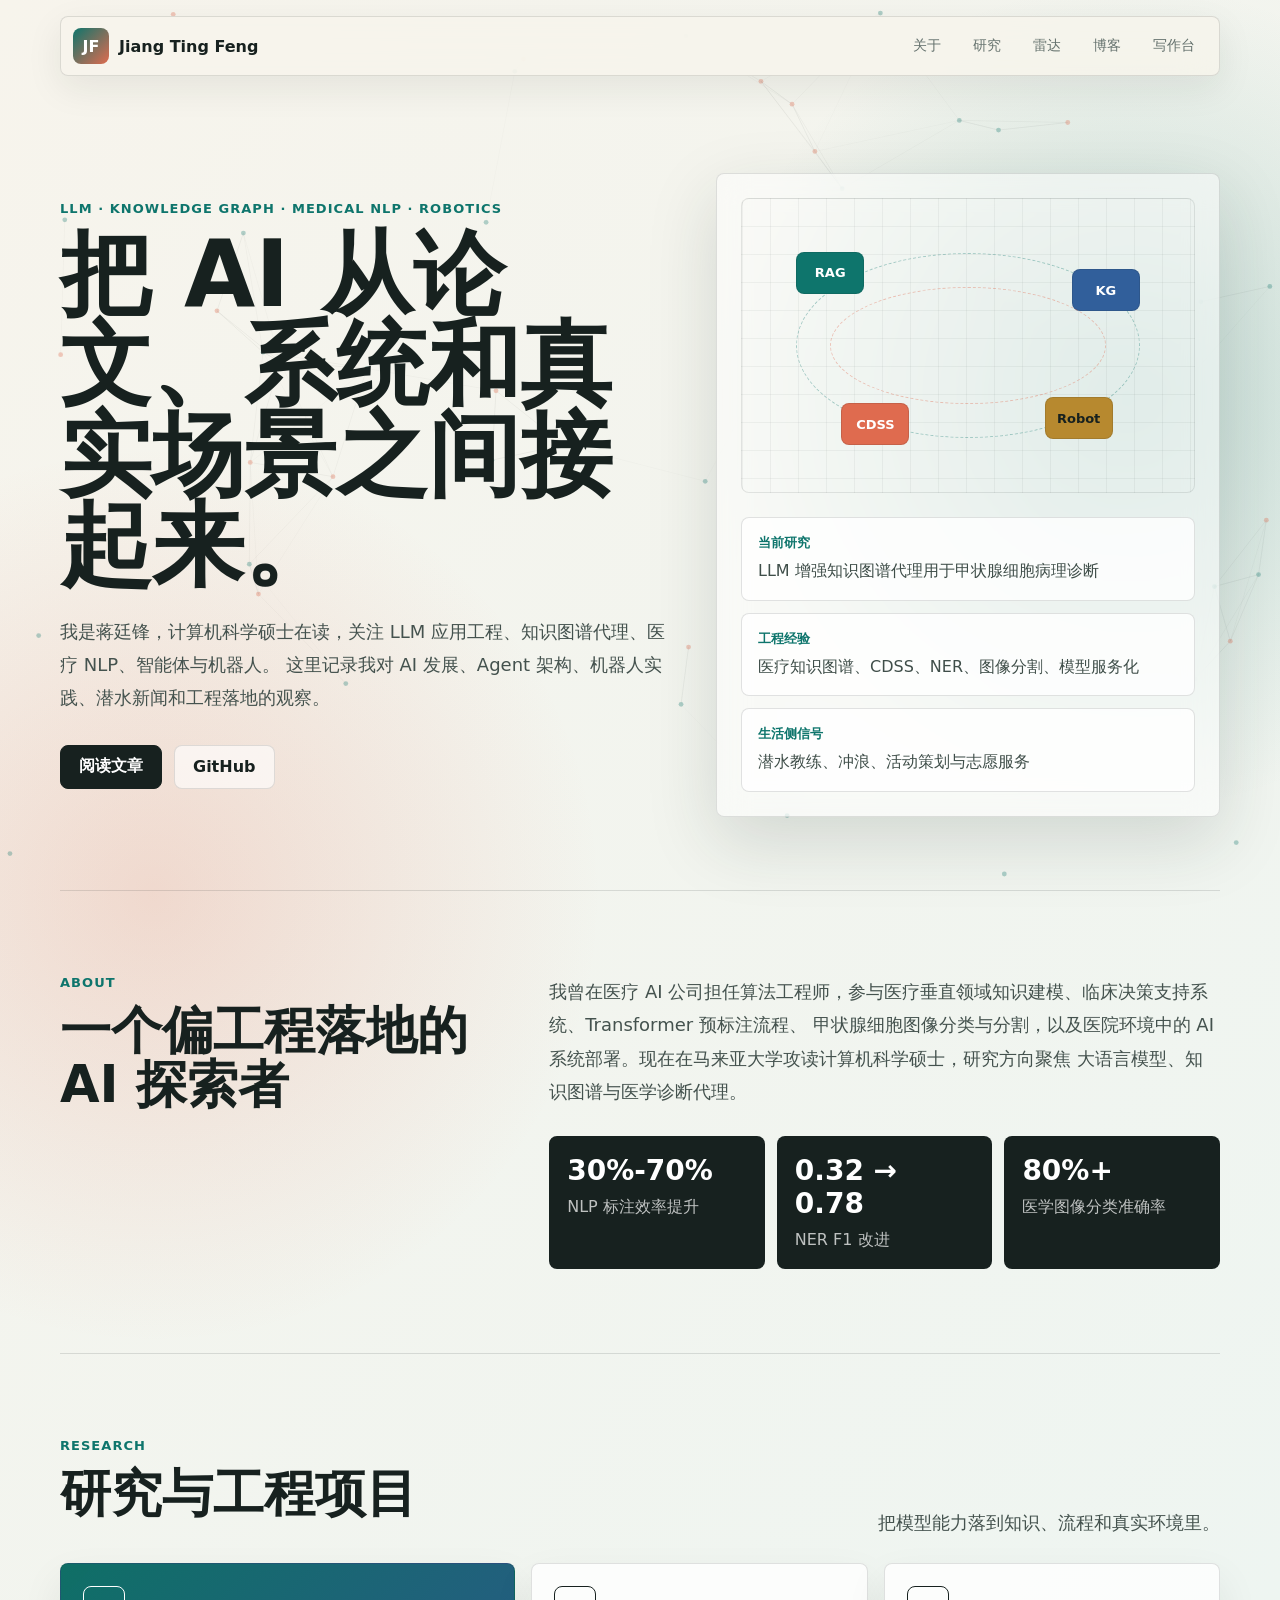
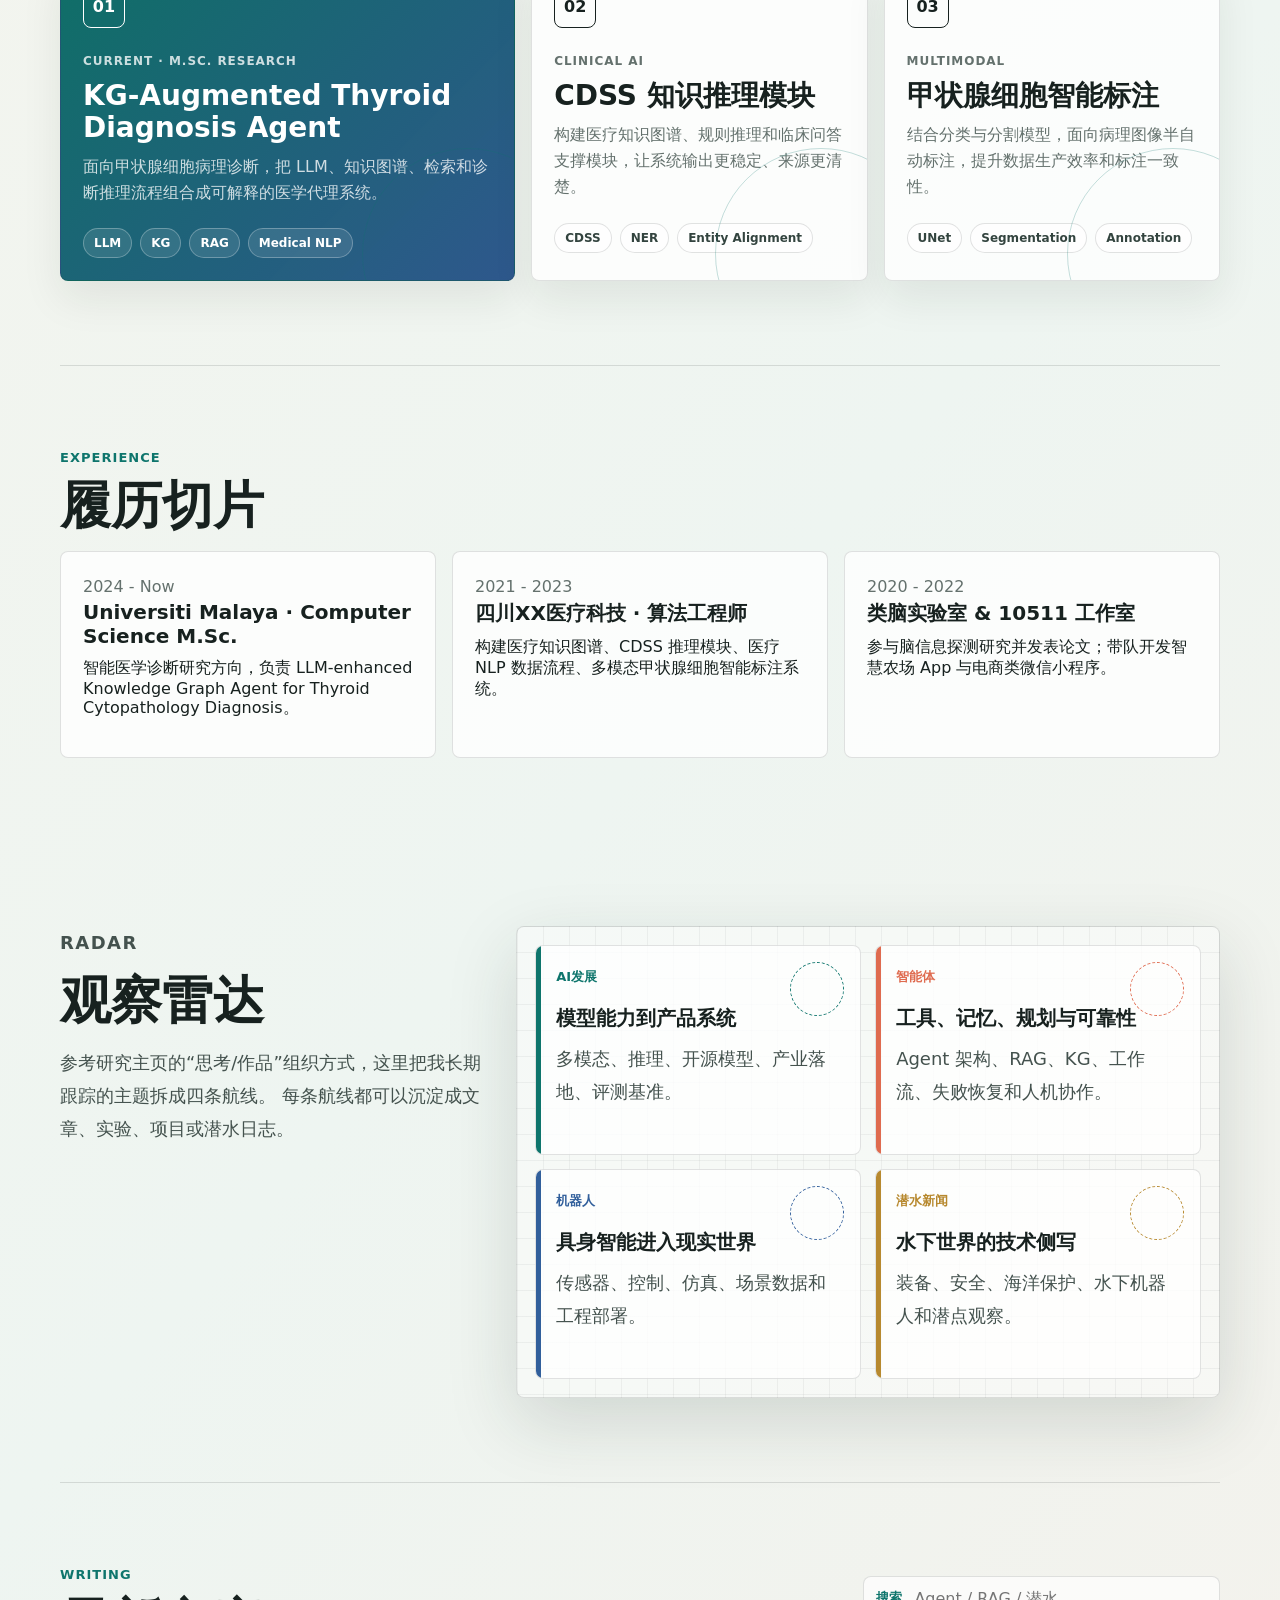
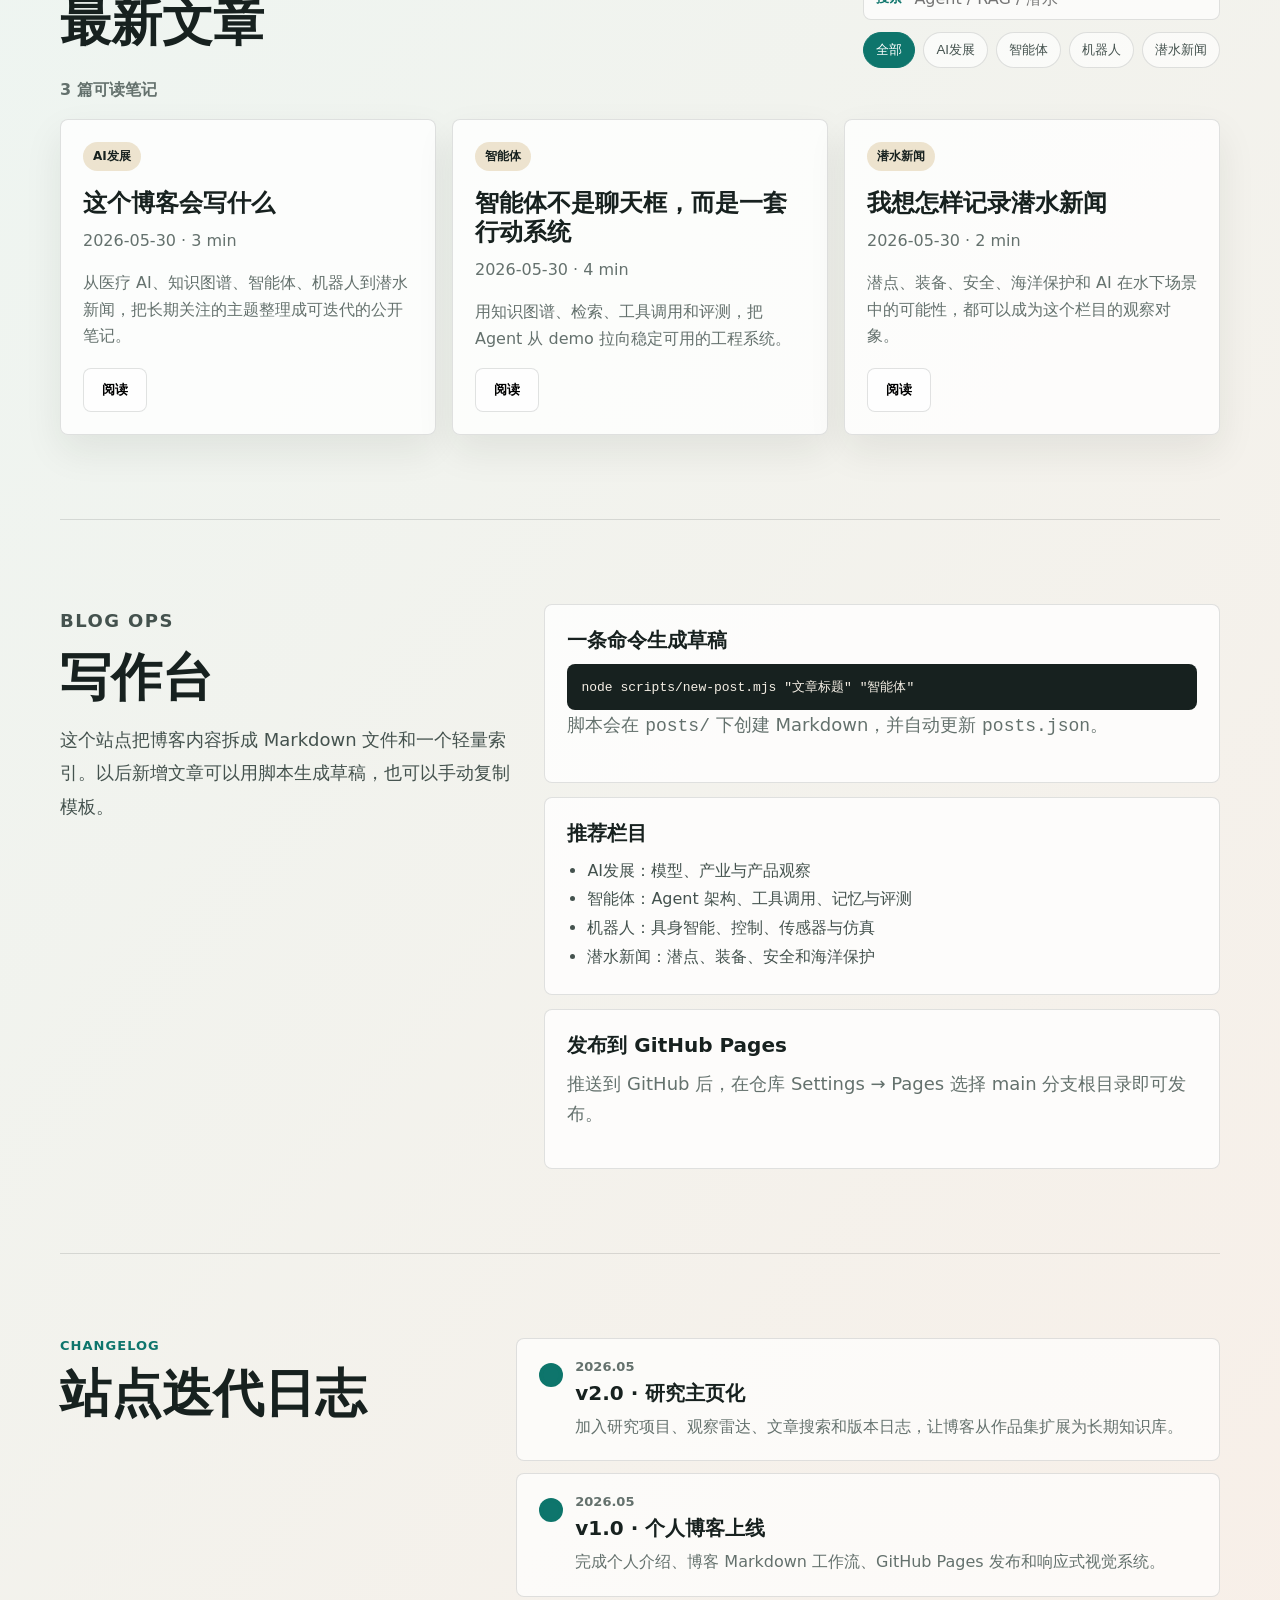
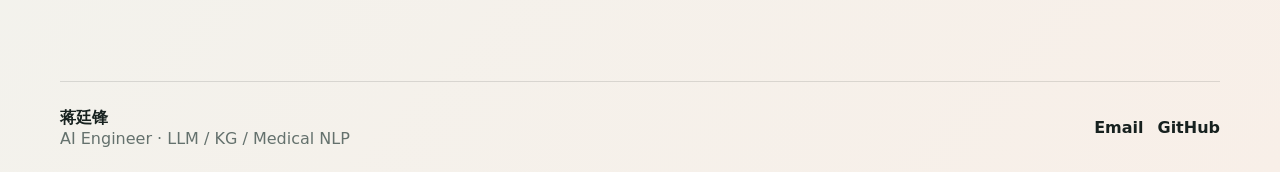
==== index.html @ 05c6b0ca "Add research sections and blog discovery tools" ====
<!doctype html>
<html lang="zh-CN">
  <head>
    <meta charset="utf-8">
    <meta name="viewport" content="width=device-width, initial-scale=1">
    <meta name="description" content="蒋廷锋的个人博客：LLM、AI 应用工程、智能体、机器人、潜水与技术观察。">
    <title>蒋廷锋 | AI 应用工程师</title>
    <link rel="stylesheet" href="styles.css">
  </head>
  <body>
    <canvas id="signal-field" aria-hidden="true"></canvas>

    <header class="site-header">
      <a class="brand" href="#top" aria-label="回到首页">
        <span class="brand-mark">JF</span>
        <span>Jiang Ting Feng</span>
      </a>
      <nav class="nav" aria-label="主导航">
        <a href="#about">关于</a>
        <a href="#research">研究</a>
        <a href="#radar">雷达</a>
        <a href="#posts">博客</a>
        <a href="#lab">写作台</a>
      </nav>
    </header>

    <main id="top">
      <section class="hero">
        <div class="hero-copy">
          <p class="eyebrow">LLM · Knowledge Graph · Medical NLP · Robotics</p>
          <h1>把 AI 从论文、系统和真实场景之间接起来。</h1>
          <p class="hero-lede">
            我是蒋廷锋，计算机科学硕士在读，关注 LLM 应用工程、知识图谱代理、医疗 NLP、智能体与机器人。
            这里记录我对 AI 发展、Agent 架构、机器人实践、潜水新闻和工程落地的观察。
          </p>
          <div class="hero-actions">
            <a class="button primary" href="#posts">阅读文章</a>
            <a class="button ghost" href="https://github.com/JtingF101" target="_blank" rel="noreferrer">GitHub</a>
          </div>
        </div>

        <aside class="hero-panel" aria-label="个人状态">
          <div class="status-orbit">
            <span>RAG</span>
            <span>KG</span>
            <span>CDSS</span>
            <span>Robot</span>
          </div>
          <dl class="quick-facts">
            <div>
              <dt>当前研究</dt>
              <dd>LLM 增强知识图谱代理用于甲状腺细胞病理诊断</dd>
            </div>
            <div>
              <dt>工程经验</dt>
              <dd>医疗知识图谱、CDSS、NER、图像分割、模型服务化</dd>
            </div>
            <div>
              <dt>生活侧信号</dt>
              <dd>潜水教练、冲浪、活动策划与志愿服务</dd>
            </div>
          </dl>
        </aside>
      </section>

      <section id="about" class="section about-grid">
        <div>
          <p class="section-kicker">About</p>
          <h2>一个偏工程落地的 AI 探索者</h2>
        </div>
        <div class="about-copy">
          <p>
            我曾在医疗 AI 公司担任算法工程师，参与医疗垂直领域知识建模、临床决策支持系统、Transformer 预标注流程、
            甲状腺细胞图像分类与分割，以及医院环境中的 AI 系统部署。现在在马来亚大学攻读计算机科学硕士，研究方向聚焦
            大语言模型、知识图谱与医学诊断代理。
          </p>
          <div class="metric-row">
            <div><strong>30%-70%</strong><span>NLP 标注效率提升</span></div>
            <div><strong>0.32 → 0.78</strong><span>NER F1 改进</span></div>
            <div><strong>80%+</strong><span>医学图像分类准确率</span></div>
          </div>
        </div>
      </section>

      <section id="research" class="section research-section">
        <div class="section-heading">
          <div>
            <p class="section-kicker">Research</p>
            <h2>研究与工程项目</h2>
          </div>
          <p class="section-note">把模型能力落到知识、流程和真实环境里。</p>
        </div>
        <div class="research-grid">
          <article class="research-card feature">
            <span class="card-index">01</span>
            <p class="project-type">Current · M.Sc. Research</p>
            <h3>KG-Augmented Thyroid Diagnosis Agent</h3>
            <p>
              面向甲状腺细胞病理诊断，把 LLM、知识图谱、检索和诊断推理流程组合成可解释的医学代理系统。
            </p>
            <div class="pill-row">
              <span>LLM</span><span>KG</span><span>RAG</span><span>Medical NLP</span>
            </div>
          </article>
          <article class="research-card">
            <span class="card-index">02</span>
            <p class="project-type">Clinical AI</p>
            <h3>CDSS 知识推理模块</h3>
            <p>
              构建医疗知识图谱、规则推理和临床问答支撑模块，让系统输出更稳定、来源更清楚。
            </p>
            <div class="pill-row">
              <span>CDSS</span><span>NER</span><span>Entity Alignment</span>
            </div>
          </article>
          <article class="research-card">
            <span class="card-index">03</span>
            <p class="project-type">Multimodal</p>
            <h3>甲状腺细胞智能标注</h3>
            <p>
              结合分类与分割模型，面向病理图像半自动标注，提升数据生产效率和标注一致性。
            </p>
            <div class="pill-row">
              <span>UNet</span><span>Segmentation</span><span>Annotation</span>
            </div>
          </article>
        </div>
      </section>

      <section class="section timeline-section">
        <p class="section-kicker">Experience</p>
        <h2>履历切片</h2>
        <div class="timeline">
          <article>
            <time>2024 - Now</time>
            <h3>Universiti Malaya · Computer Science M.Sc.</h3>
            <p>智能医学诊断研究方向，负责 LLM-enhanced Knowledge Graph Agent for Thyroid Cytopathology Diagnosis。</p>
          </article>
          <article>
            <time>2021 - 2023</time>
            <h3>四川XX医疗科技 · 算法工程师</h3>
            <p>构建医疗知识图谱、CDSS 推理模块、医疗 NLP 数据流程、多模态甲状腺细胞智能标注系统。</p>
          </article>
          <article>
            <time>2020 - 2022</time>
            <h3>类脑实验室 & 10511 工作室</h3>
            <p>参与脑信息探测研究并发表论文；带队开发智慧农场 App 与电商类微信小程序。</p>
          </article>
        </div>
      </section>

      <section id="radar" class="section radar-section">
        <div>
          <p class="section-kicker">Radar</p>
          <h2>观察雷达</h2>
          <p>
            参考研究主页的“思考/作品”组织方式，这里把我长期跟踪的主题拆成四条航线。
            每条航线都可以沉淀成文章、实验、项目或潜水日志。
          </p>
        </div>
        <div class="radar-board" aria-label="主题观察雷达">
          <article style="--accent: var(--teal)">
            <span>AI发展</span>
            <strong>模型能力到产品系统</strong>
            <p>多模态、推理、开源模型、产业落地、评测基准。</p>
          </article>
          <article style="--accent: var(--coral)">
            <span>智能体</span>
            <strong>工具、记忆、规划与可靠性</strong>
            <p>Agent 架构、RAG、KG、工作流、失败恢复和人机协作。</p>
          </article>
          <article style="--accent: var(--blue)">
            <span>机器人</span>
            <strong>具身智能进入现实世界</strong>
            <p>传感器、控制、仿真、场景数据和工程部署。</p>
          </article>
          <article style="--accent: var(--gold)">
            <span>潜水新闻</span>
            <strong>水下世界的技术侧写</strong>
            <p>装备、安全、海洋保护、水下机器人和潜点观察。</p>
          </article>
        </div>
      </section>

      <section id="posts" class="section posts-section">
        <div class="section-heading">
          <div>
            <p class="section-kicker">Writing</p>
            <h2>最新文章</h2>
          </div>
          <div class="post-tools">
            <label class="search-box">
              <span>搜索</span>
              <input id="post-search" type="search" placeholder="Agent / RAG / 潜水">
            </label>
            <div class="filters" role="group" aria-label="文章分类筛选">
              <button class="chip active" type="button" data-filter="all">全部</button>
              <button class="chip" type="button" data-filter="AI发展">AI发展</button>
              <button class="chip" type="button" data-filter="智能体">智能体</button>
              <button class="chip" type="button" data-filter="机器人">机器人</button>
              <button class="chip" type="button" data-filter="潜水新闻">潜水新闻</button>
            </div>
          </div>
        </div>
        <p id="post-count" class="post-count"></p>
        <div id="post-list" class="post-grid" aria-live="polite"></div>
      </section>

      <section id="reader" class="reader" hidden>
        <div class="reader-toolbar">
          <button id="close-reader" class="button ghost" type="button">返回列表</button>
          <span id="reading-time"></span>
        </div>
        <article id="post-content" class="post-content"></article>
      </section>

      <section id="lab" class="section lab-section">
        <div>
          <p class="section-kicker">Blog Ops</p>
          <h2>写作台</h2>
          <p>
            这个站点把博客内容拆成 Markdown 文件和一个轻量索引。以后新增文章可以用脚本生成草稿，也可以手动复制模板。
          </p>
        </div>
        <div class="ops-grid">
          <article class="ops-card">
            <h3>一条命令生成草稿</h3>
            <code>node scripts/new-post.mjs "文章标题" "智能体"</code>
            <p>脚本会在 <span>posts/</span> 下创建 Markdown，并自动更新 <span>posts.json</span>。</p>
          </article>
          <article class="ops-card">
            <h3>推荐栏目</h3>
            <ul>
              <li>AI发展：模型、产业与产品观察</li>
              <li>智能体：Agent 架构、工具调用、记忆与评测</li>
              <li>机器人：具身智能、控制、传感器与仿真</li>
              <li>潜水新闻：潜点、装备、安全和海洋保护</li>
            </ul>
          </article>
          <article class="ops-card">
            <h3>发布到 GitHub Pages</h3>
            <p>推送到 GitHub 后，在仓库 Settings → Pages 选择 main 分支根目录即可发布。</p>
          </article>
        </div>
      </section>

      <section class="section changelog-section">
        <div>
          <p class="section-kicker">Changelog</p>
          <h2>站点迭代日志</h2>
        </div>
        <ol class="changelog">
          <li>
            <time>2026.05</time>
            <strong>v2.0 · 研究主页化</strong>
            <p>加入研究项目、观察雷达、文章搜索和版本日志，让博客从作品集扩展为长期知识库。</p>
          </li>
          <li>
            <time>2026.05</time>
            <strong>v1.0 · 个人博客上线</strong>
            <p>完成个人介绍、博客 Markdown 工作流、GitHub Pages 发布和响应式视觉系统。</p>
          </li>
        </ol>
      </section>
    </main>

    <footer id="contact" class="site-footer">
      <div>
        <strong>蒋廷锋</strong>
        <p>AI Engineer · LLM / KG / Medical NLP</p>
      </div>
      <div class="footer-links">
        <a href="mailto:tingfengj110111@163.com">Email</a>
        <a href="https://github.com/JtingF101" target="_blank" rel="noreferrer">GitHub</a>
      </div>
    </footer>

    <script src="script.js" type="module"></script>
  </body>
</html>
---- styles.css ----
:root {
  color-scheme: light;
  --ink: #17211f;
  --muted: #64716d;
  --paper: #f7f4ec;
  --surface: rgba(255, 255, 255, 0.78);
  --line: rgba(23, 33, 31, 0.13);
  --teal: #0e756c;
  --coral: #df6b4f;
  --gold: #b7892f;
  --blue: #315f9b;
  --shadow: 0 24px 70px rgba(26, 44, 41, 0.15);
  font-family: Inter, ui-sans-serif, system-ui, -apple-system, BlinkMacSystemFont, "Segoe UI", sans-serif;
}

* {
  box-sizing: border-box;
}

html {
  scroll-behavior: smooth;
}

body {
  margin: 0;
  min-height: 100vh;
  color: var(--ink);
  background:
    radial-gradient(circle at 12% 18%, rgba(223, 107, 79, 0.2), transparent 28rem),
    radial-gradient(circle at 88% 8%, rgba(14, 117, 108, 0.2), transparent 26rem),
    linear-gradient(130deg, #f7f4ec 0%, #eef5f1 48%, #f8efe8 100%);
  overflow-x: hidden;
}

a {
  color: inherit;
  text-decoration: none;
}

#signal-field {
  position: fixed;
  inset: 0;
  z-index: -1;
  opacity: 0.55;
}

.site-header {
  position: sticky;
  top: 0;
  z-index: 10;
  display: flex;
  align-items: center;
  justify-content: space-between;
  gap: 24px;
  width: min(1160px, calc(100% - 32px));
  margin: 16px auto 0;
  padding: 10px 12px;
  border: 1px solid var(--line);
  border-radius: 8px;
  background: rgba(247, 244, 236, 0.82);
  box-shadow: 0 12px 36px rgba(23, 33, 31, 0.08);
  backdrop-filter: blur(18px);
}

.brand,
.nav,
.hero-actions,
.footer-links,
.filters {
  display: flex;
  align-items: center;
}

.brand {
  gap: 10px;
  font-weight: 800;
}

.brand-mark {
  display: grid;
  width: 36px;
  height: 36px;
  place-items: center;
  border-radius: 8px;
  color: white;
  background: linear-gradient(135deg, var(--teal), var(--coral));
  letter-spacing: 0;
}

.nav {
  gap: 8px;
}

.nav a {
  padding: 10px 12px;
  border-radius: 7px;
  color: var(--muted);
  font-size: 14px;
}

.nav a:hover {
  color: var(--ink);
  background: rgba(255, 255, 255, 0.7);
}

main {
  width: min(1160px, calc(100% - 32px));
  margin: 0 auto;
}

.hero {
  display: grid;
  grid-template-columns: minmax(0, 1.1fr) minmax(320px, 0.9fr);
  gap: 40px;
  min-height: calc(100vh - 86px);
  align-items: center;
  padding: 70px 0 46px;
}

.eyebrow,
.section-kicker {
  margin: 0 0 14px;
  color: var(--teal);
  font-size: 13px;
  font-weight: 800;
  letter-spacing: 0.08em;
  text-transform: uppercase;
}

h1,
h2,
h3,
p {
  margin-top: 0;
}

h1 {
  max-width: 820px;
  margin-bottom: 24px;
  font-size: clamp(48px, 8vw, 92px);
  line-height: 0.98;
  letter-spacing: 0;
}

h2 {
  margin-bottom: 18px;
  font-size: clamp(30px, 4vw, 54px);
  line-height: 1.05;
  letter-spacing: 0;
}

h3 {
  margin-bottom: 10px;
  font-size: 20px;
}

.hero-lede,
.about-copy p,
.lab-section p,
.radar-section p,
.section-note {
  color: #44524e;
  font-size: 18px;
  line-height: 1.85;
}

.hero-actions {
  flex-wrap: wrap;
  gap: 12px;
  margin-top: 30px;
}

.button {
  display: inline-flex;
  min-height: 44px;
  align-items: center;
  justify-content: center;
  padding: 0 18px;
  border: 1px solid var(--line);
  border-radius: 8px;
  font-weight: 800;
  cursor: pointer;
}

.button.primary {
  color: white;
  background: #17211f;
  border-color: #17211f;
}

.button.ghost,
.chip {
  background: rgba(255, 255, 255, 0.62);
}

.hero-panel {
  position: relative;
  min-height: 560px;
  padding: 24px;
  border: 1px solid var(--line);
  border-radius: 8px;
  background: rgba(255, 255, 255, 0.48);
  box-shadow: var(--shadow);
  overflow: hidden;
  backdrop-filter: blur(16px);
}

.status-orbit {
  position: relative;
  height: 295px;
  margin-bottom: 24px;
  border: 1px solid rgba(23, 33, 31, 0.1);
  border-radius: 8px;
  background:
    linear-gradient(90deg, rgba(23, 33, 31, 0.05) 1px, transparent 1px),
    linear-gradient(0deg, rgba(23, 33, 31, 0.05) 1px, transparent 1px);
  background-size: 28px 28px;
}

.status-orbit::before,
.status-orbit::after {
  content: "";
  position: absolute;
  inset: 54px;
  border: 1px dashed rgba(14, 117, 108, 0.34);
  border-radius: 50%;
  animation: spin 18s linear infinite;
}

.status-orbit::after {
  inset: 88px;
  border-color: rgba(223, 107, 79, 0.38);
  animation-duration: 12s;
  animation-direction: reverse;
}

.status-orbit span {
  position: absolute;
  display: grid;
  min-width: 68px;
  min-height: 42px;
  place-items: center;
  border: 1px solid var(--line);
  border-radius: 8px;
  color: white;
  background: #17211f;
  font-size: 13px;
  font-weight: 900;
}

.status-orbit span:nth-child(1) { left: 12%; top: 18%; background: var(--teal); }
.status-orbit span:nth-child(2) { right: 12%; top: 24%; background: var(--blue); }
.status-orbit span:nth-child(3) { left: 22%; bottom: 16%; background: var(--coral); }
.status-orbit span:nth-child(4) { right: 18%; bottom: 18%; background: var(--gold); color: #17211f; }

@keyframes spin {
  to { transform: rotate(360deg); }
}

.quick-facts {
  display: grid;
  gap: 12px;
  margin: 0;
}

.quick-facts div,
.timeline article,
.post-card,
.ops-card,
.research-card,
.radar-board article {
  border: 1px solid var(--line);
  border-radius: 8px;
  background: var(--surface);
}

.quick-facts div {
  padding: 16px;
}

.quick-facts dt {
  color: var(--teal);
  font-size: 13px;
  font-weight: 900;
}

.quick-facts dd {
  margin: 6px 0 0;
  color: #3f4e49;
  line-height: 1.6;
}

.section {
  padding: 84px 0;
}

.about-grid {
  display: grid;
  grid-template-columns: 0.8fr 1.2fr;
  gap: 42px;
  align-items: start;
  border-top: 1px solid var(--line);
}

.metric-row {
  display: grid;
  grid-template-columns: repeat(3, 1fr);
  gap: 12px;
  margin-top: 28px;
}

.metric-row div {
  min-height: 112px;
  padding: 18px;
  border-radius: 8px;
  background: #17211f;
  color: white;
}

.metric-row strong {
  display: block;
  margin-bottom: 10px;
  font-size: 28px;
}

.metric-row span {
  color: rgba(255, 255, 255, 0.72);
}

.timeline {
  display: grid;
  grid-template-columns: repeat(3, 1fr);
  gap: 16px;
}

.timeline article,
.post-card,
.ops-card,
.research-card {
  padding: 22px;
}

.timeline time,
.post-meta,
.ops-card p,
.post-card p,
.research-card p {
  color: var(--muted);
  line-height: 1.65;
}

.section-note {
  max-width: 360px;
  margin: 0;
}

.research-section,
.timeline-section,
.posts-section,
.lab-section,
.changelog-section {
  border-top: 1px solid var(--line);
}

.research-grid {
  display: grid;
  grid-template-columns: 1.15fr 0.85fr 0.85fr;
  gap: 16px;
}

.research-card {
  position: relative;
  min-height: 310px;
  overflow: hidden;
  box-shadow: 0 18px 42px rgba(23, 33, 31, 0.08);
}

.research-card::after {
  content: "";
  position: absolute;
  right: -60px;
  bottom: -80px;
  width: 210px;
  height: 210px;
  border: 1px solid rgba(14, 117, 108, 0.24);
  border-radius: 50%;
}

.research-card.feature {
  color: white;
  background:
    linear-gradient(135deg, rgba(14, 117, 108, 0.92), rgba(49, 95, 155, 0.88)),
    #17211f;
}

.research-card.feature p,
.research-card.feature .project-type {
  color: rgba(255, 255, 255, 0.78);
}

.research-card.feature .pill-row span {
  color: white;
  border-color: rgba(255, 255, 255, 0.28);
  background: rgba(255, 255, 255, 0.1);
}

.card-index {
  display: inline-flex;
  width: 42px;
  height: 42px;
  align-items: center;
  justify-content: center;
  margin-bottom: 24px;
  border: 1px solid currentColor;
  border-radius: 8px;
  font-weight: 900;
}

.project-type {
  margin-bottom: 8px;
  color: var(--teal);
  font-size: 12px;
  font-weight: 900;
  letter-spacing: 0.08em;
  text-transform: uppercase;
}

.research-card h3 {
  font-size: 28px;
  line-height: 1.14;
}

.pill-row {
  display: flex;
  flex-wrap: wrap;
  gap: 8px;
  margin-top: 22px;
}

.pill-row span {
  padding: 7px 10px;
  border: 1px solid var(--line);
  border-radius: 999px;
  color: #33443f;
  background: rgba(255, 255, 255, 0.54);
  font-size: 12px;
  font-weight: 800;
}

.radar-section {
  display: grid;
  grid-template-columns: 0.75fr 1.25fr;
  gap: 34px;
  align-items: start;
}

.radar-board {
  display: grid;
  grid-template-columns: repeat(2, 1fr);
  gap: 14px;
  padding: 18px;
  border: 1px solid var(--line);
  border-radius: 8px;
  background:
    linear-gradient(90deg, rgba(23, 33, 31, 0.05) 1px, transparent 1px),
    linear-gradient(0deg, rgba(23, 33, 31, 0.05) 1px, transparent 1px),
    rgba(255, 255, 255, 0.42);
  background-size: 26px 26px;
  box-shadow: var(--shadow);
}

.radar-board article {
  position: relative;
  min-height: 210px;
  padding: 20px;
  overflow: hidden;
}

.radar-board article::before {
  content: "";
  position: absolute;
  inset: 0 auto 0 0;
  width: 5px;
  background: var(--accent);
}

.radar-board article::after {
  content: "";
  position: absolute;
  right: 16px;
  top: 16px;
  width: 52px;
  height: 52px;
  border: 1px dashed var(--accent);
  border-radius: 50%;
}

.radar-board span {
  display: inline-block;
  margin-bottom: 20px;
  color: var(--accent);
  font-size: 13px;
  font-weight: 900;
}

.radar-board strong {
  display: block;
  margin-bottom: 10px;
  font-size: 20px;
  line-height: 1.28;
}

.section-heading {
  display: flex;
  justify-content: space-between;
  gap: 24px;
  align-items: end;
  margin-bottom: 24px;
}

.filters {
  flex-wrap: wrap;
  gap: 8px;
  justify-content: flex-end;
}

.post-tools {
  display: grid;
  gap: 12px;
  justify-items: end;
}

.search-box {
  display: flex;
  width: min(360px, 100%);
  min-height: 44px;
  align-items: center;
  gap: 10px;
  padding: 0 12px;
  border: 1px solid var(--line);
  border-radius: 8px;
  background: rgba(255, 255, 255, 0.68);
}

.search-box span {
  color: var(--teal);
  font-size: 13px;
  font-weight: 900;
}

.search-box input {
  min-width: 0;
  flex: 1;
  border: 0;
  outline: 0;
  color: var(--ink);
  background: transparent;
  font: inherit;
}

.post-count {
  margin: -12px 0 18px;
  color: var(--muted);
  font-weight: 800;
}

.chip {
  min-height: 36px;
  padding: 0 12px;
  border: 1px solid var(--line);
  border-radius: 999px;
  color: #44524e;
  cursor: pointer;
}

.chip.active {
  color: white;
  background: var(--teal);
  border-color: var(--teal);
}

.post-grid {
  display: grid;
  grid-template-columns: repeat(3, 1fr);
  gap: 16px;
}

.post-card {
  display: flex;
  min-height: 260px;
  flex-direction: column;
  box-shadow: 0 16px 38px rgba(23, 33, 31, 0.08);
  transition: transform 180ms ease, box-shadow 180ms ease;
}

.post-card:hover {
  transform: translateY(-4px);
  box-shadow: var(--shadow);
}

.post-card h3 {
  font-size: 24px;
  line-height: 1.2;
}

.post-tag {
  width: fit-content;
  margin-bottom: 18px;
  padding: 6px 10px;
  border-radius: 999px;
  color: #17211f;
  background: rgba(183, 137, 47, 0.22);
  font-size: 12px;
  font-weight: 900;
}

.post-card .button {
  width: fit-content;
  margin-top: auto;
}

.reader {
  padding: 40px 0 80px;
}

.reader-toolbar {
  display: flex;
  align-items: center;
  justify-content: space-between;
  margin-bottom: 18px;
}

.post-content {
  max-width: 820px;
  padding: 34px;
  border: 1px solid var(--line);
  border-radius: 8px;
  background: rgba(255, 255, 255, 0.82);
  box-shadow: var(--shadow);
}

.post-content h1 {
  font-size: clamp(36px, 6vw, 62px);
}

.post-content h2 {
  margin-top: 36px;
  font-size: 28px;
}

.post-content p,
.post-content li {
  color: #374642;
  font-size: 17px;
  line-height: 1.9;
}

.post-content code,
.ops-card code {
  display: block;
  overflow-x: auto;
  padding: 14px;
  border-radius: 8px;
  color: #f5efe5;
  background: #17211f;
  white-space: nowrap;
}

.lab-section {
  display: grid;
  grid-template-columns: 0.8fr 1.2fr;
  gap: 34px;
  align-items: start;
}

.ops-grid {
  display: grid;
  gap: 14px;
}

.ops-card span {
  font-family: ui-monospace, SFMono-Regular, Menlo, Consolas, monospace;
}

.ops-card ul {
  margin: 0;
  padding-left: 20px;
  color: #44524e;
  line-height: 1.8;
}

.changelog-section {
  display: grid;
  grid-template-columns: 0.75fr 1.25fr;
  gap: 34px;
}

.changelog {
  display: grid;
  gap: 12px;
  margin: 0;
  padding: 0;
  list-style: none;
}

.changelog li {
  position: relative;
  padding: 20px 20px 20px 58px;
  border: 1px solid var(--line);
  border-radius: 8px;
  background: rgba(255, 255, 255, 0.68);
}

.changelog li::before {
  content: "";
  position: absolute;
  left: 22px;
  top: 24px;
  width: 16px;
  height: 16px;
  border: 4px solid rgba(14, 117, 108, 0.2);
  border-radius: 50%;
  background: var(--teal);
}

.changelog time {
  display: block;
  margin-bottom: 6px;
  color: var(--muted);
  font-size: 13px;
  font-weight: 900;
}

.changelog strong {
  display: block;
  margin-bottom: 6px;
  font-size: 20px;
}

.changelog p {
  margin: 0;
  color: var(--muted);
  line-height: 1.7;
}

.site-footer {
  display: flex;
  width: min(1160px, calc(100% - 32px));
  margin: 0 auto 26px;
  padding: 26px 0 0;
  border-top: 1px solid var(--line);
  justify-content: space-between;
  gap: 20px;
}

.site-footer p {
  margin-bottom: 0;
  color: var(--muted);
}

.footer-links {
  gap: 14px;
  font-weight: 800;
}

@media (max-width: 900px) {
  .site-header,
  .section-heading,
  .site-footer {
    align-items: flex-start;
    flex-direction: column;
  }

  .hero,
  .about-grid,
  .lab-section,
  .radar-section,
  .changelog-section {
    grid-template-columns: 1fr;
  }

  .hero {
    min-height: auto;
  }

  .timeline,
  .post-grid,
  .metric-row,
  .research-grid,
  .radar-board {
    grid-template-columns: 1fr;
  }

  .post-tools {
    width: 100%;
    justify-items: start;
  }

  .search-box {
    width: 100%;
  }

  .hero-panel {
    min-height: auto;
  }
}

@media (max-width: 560px) {
  main,
  .site-header,
  .site-footer {
    width: min(100% - 20px, 1160px);
  }

  .nav {
    width: 100%;
    justify-content: space-between;
  }

  .nav a {
    padding: 9px 6px;
    font-size: 13px;
  }

  h1 {
    font-size: 44px;
  }

  .hero {
    padding-top: 46px;
  }

  .hero-panel,
  .post-content {
    padding: 18px;
  }
}
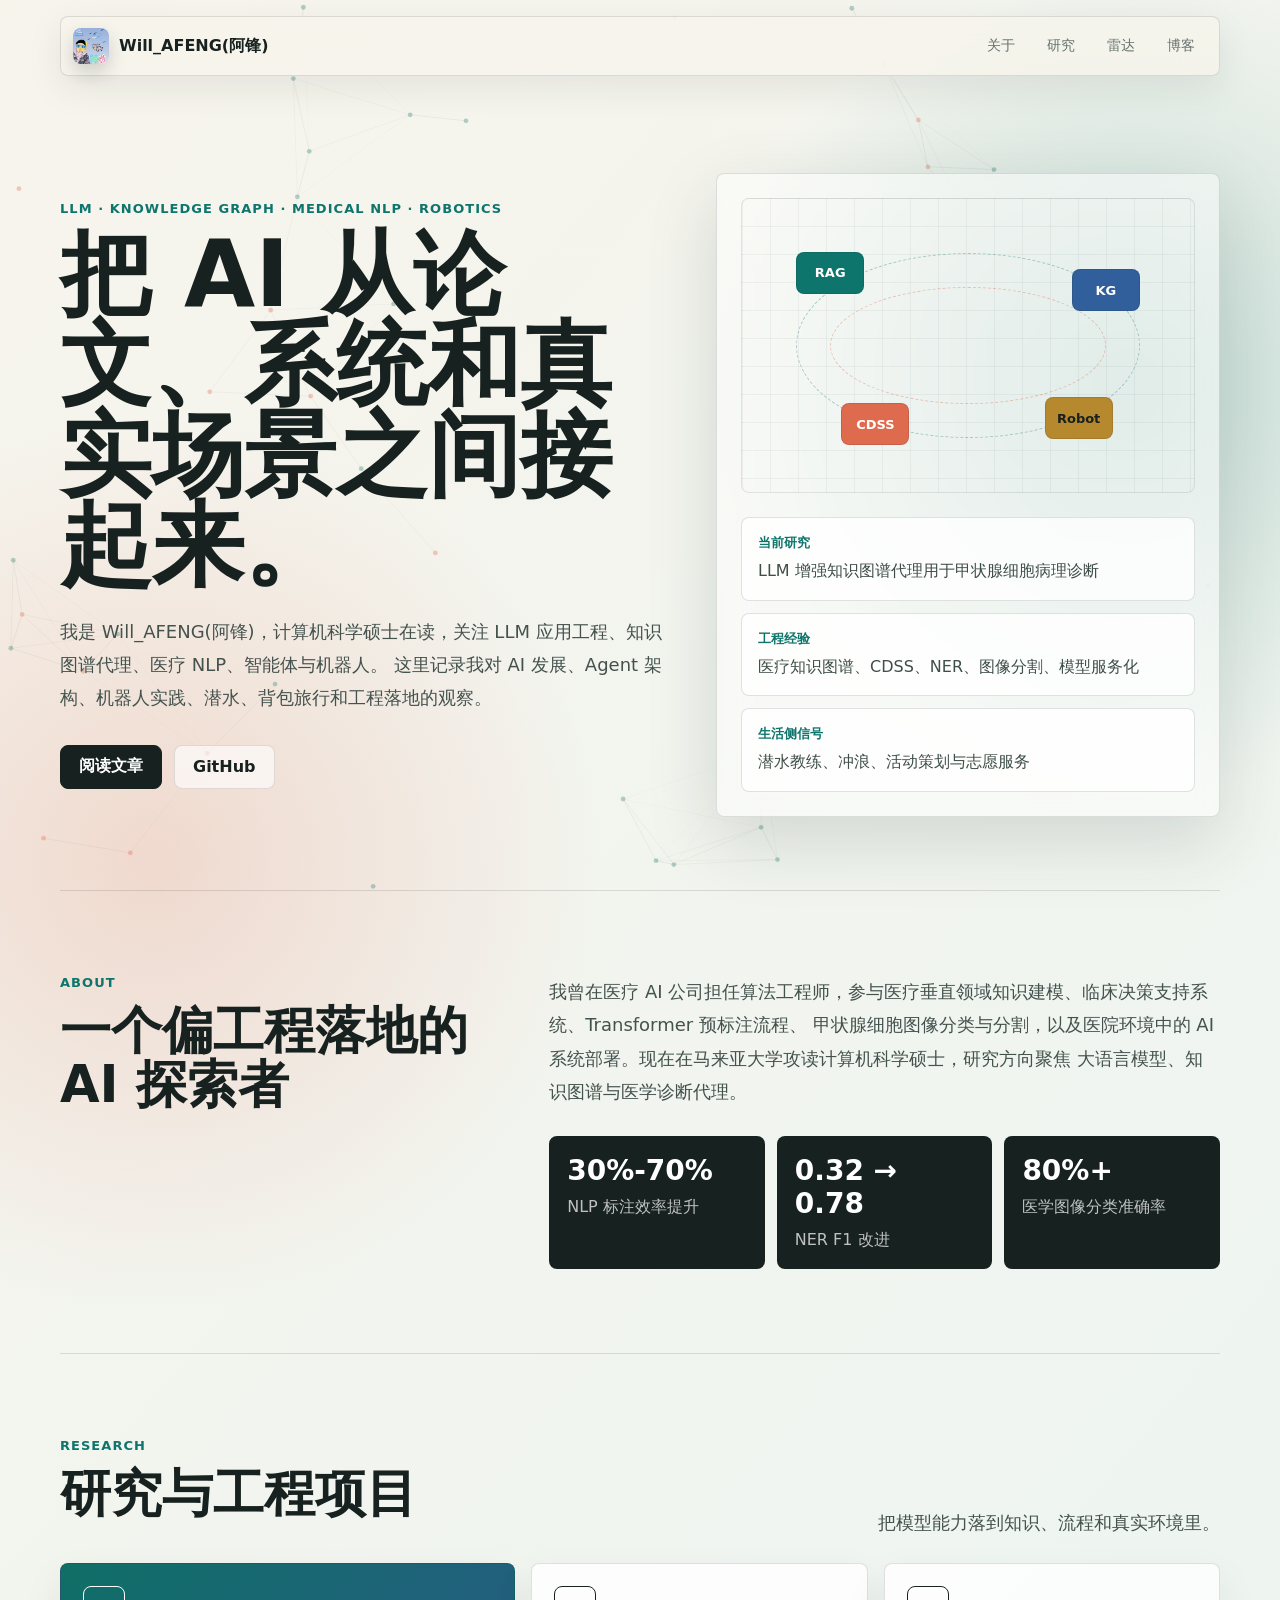
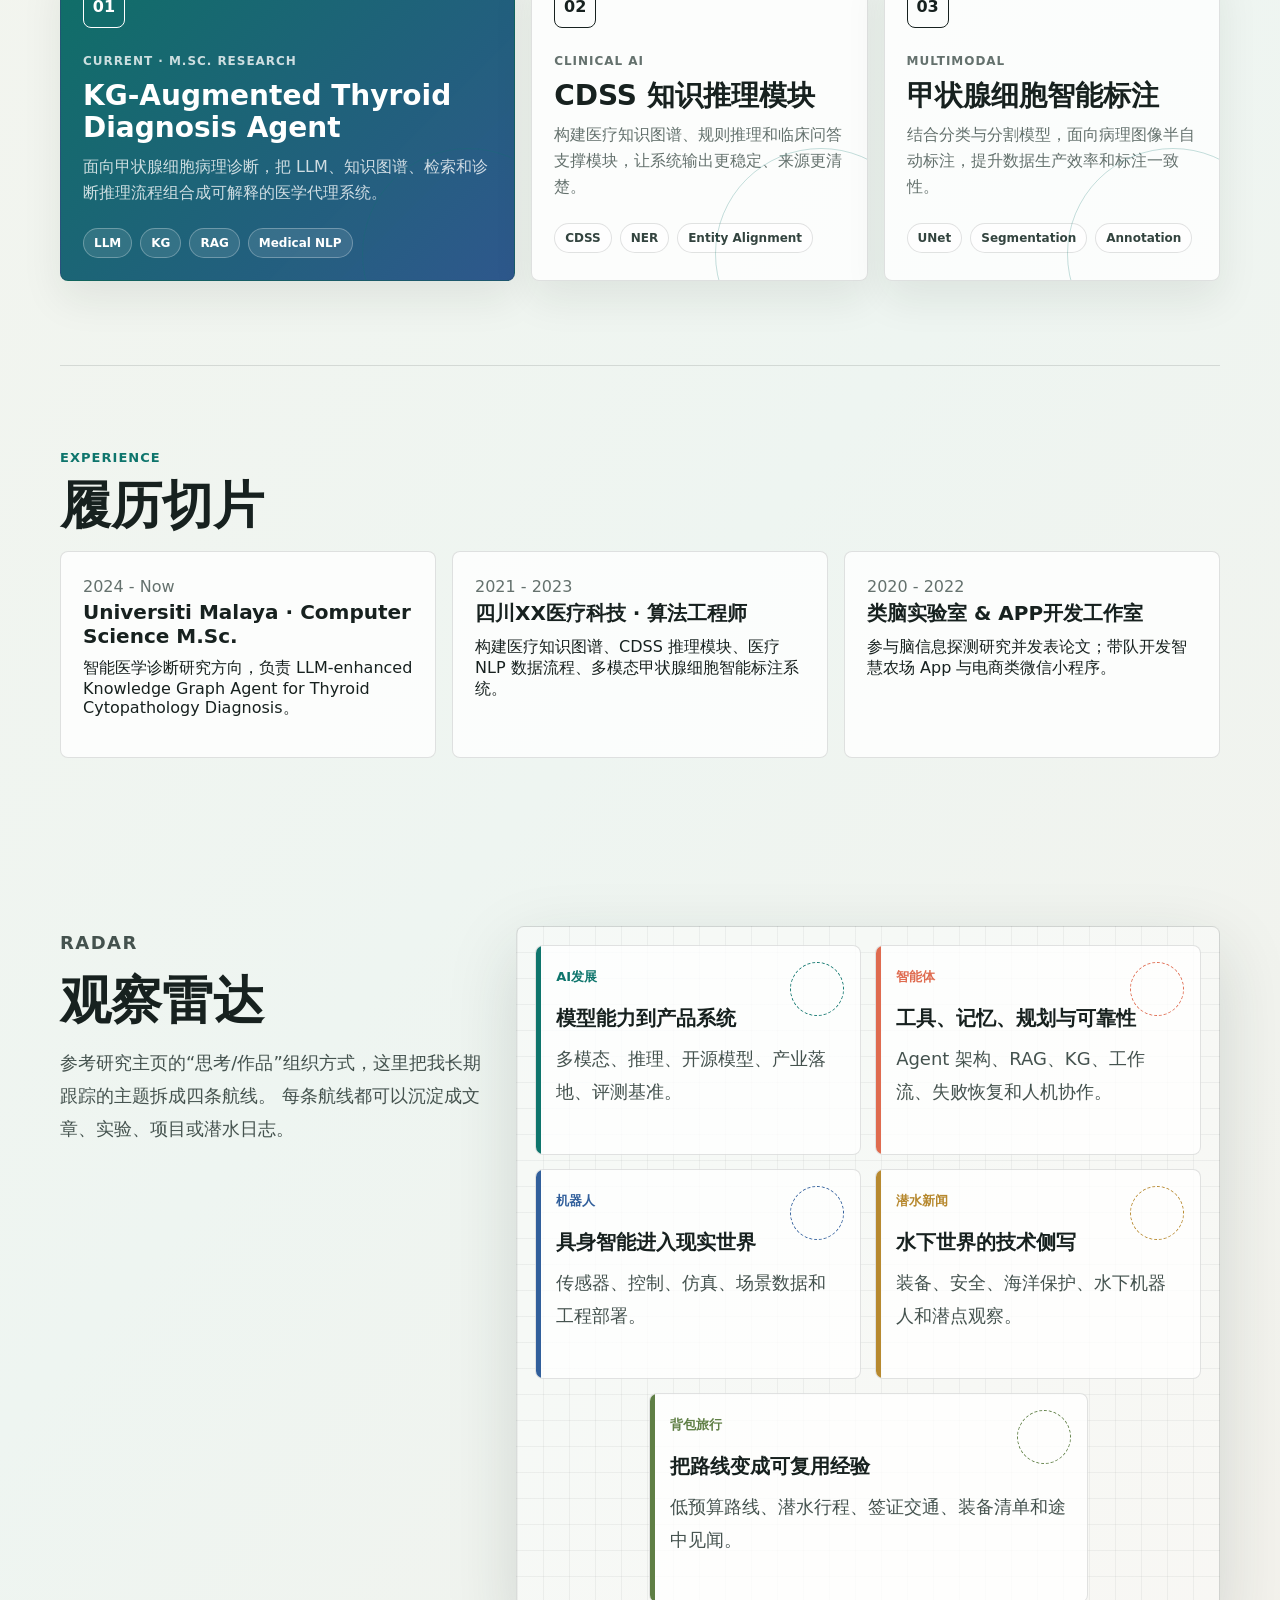
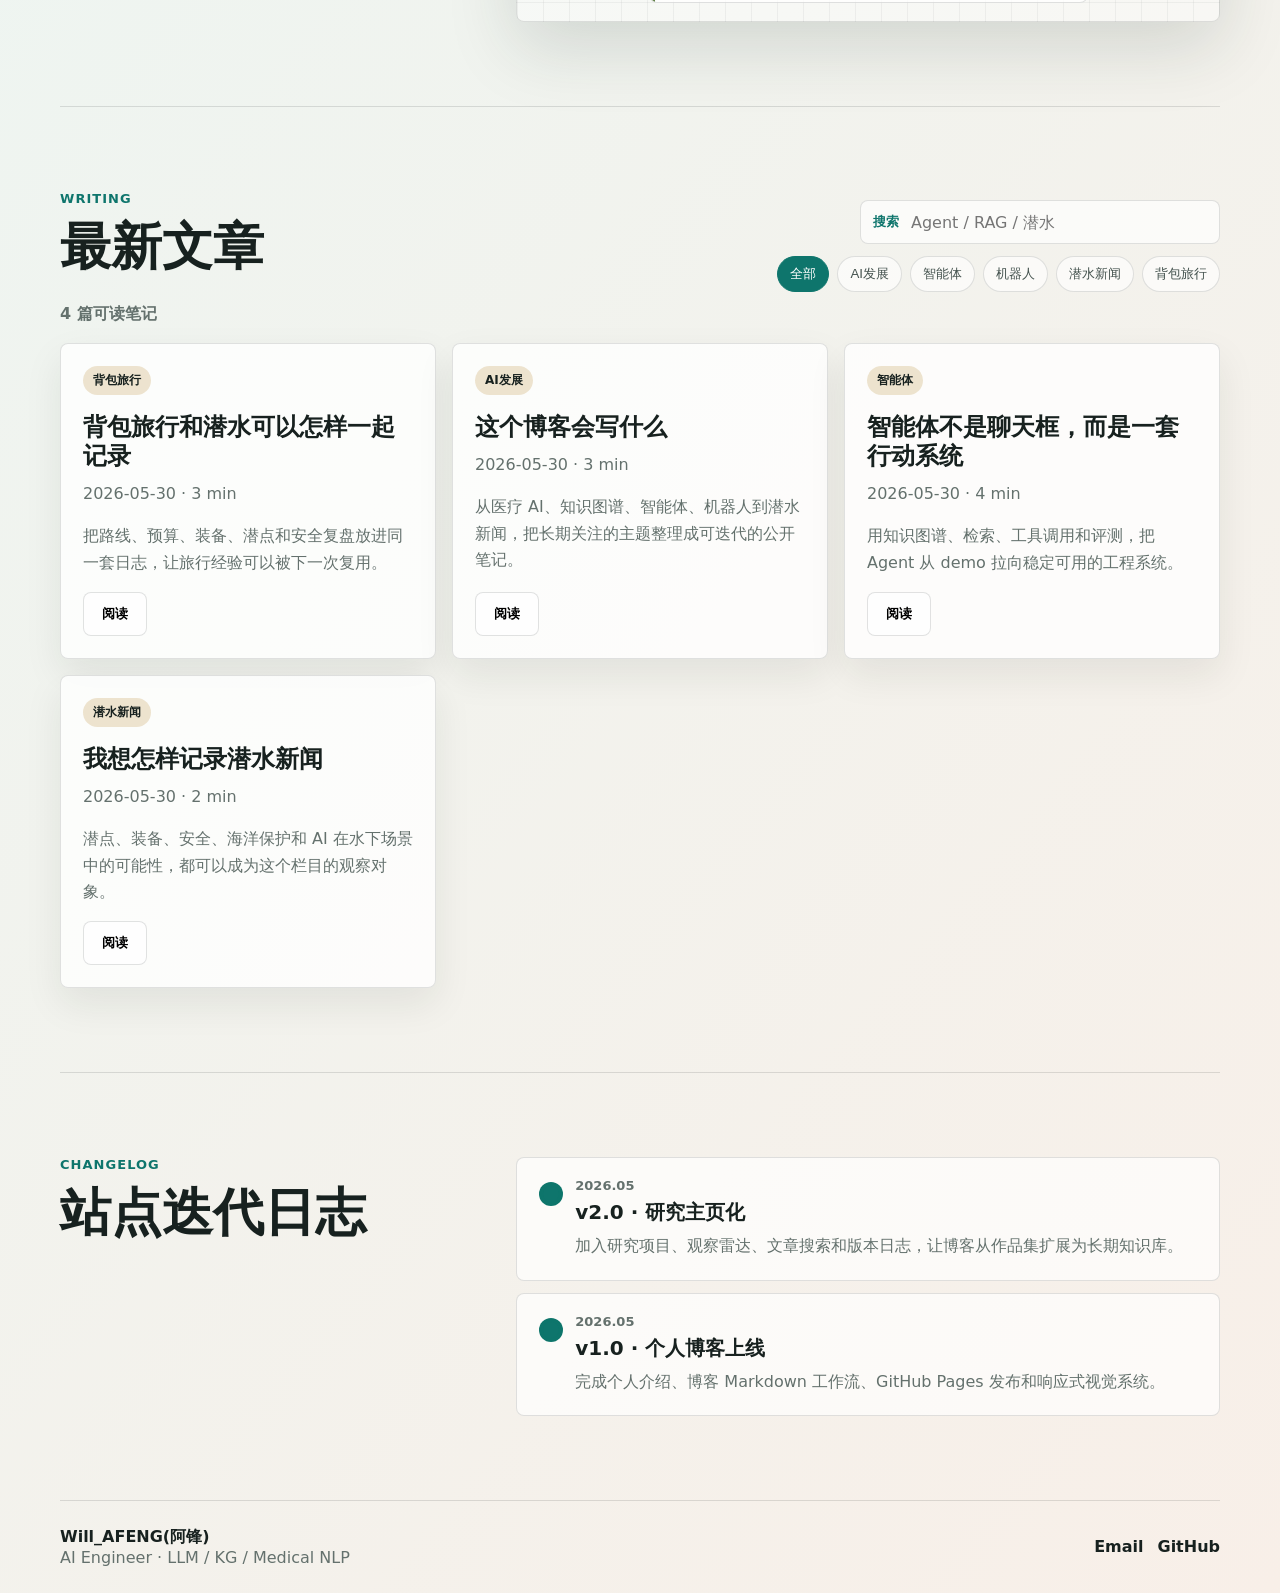
==== commit 217a95c6: "Remove publish instructions from homepage" ====
--- a/index.html
+++ b/index.html
@@ -3,24 +3,23 @@
   <head>
     <meta charset="utf-8">
     <meta name="viewport" content="width=device-width, initial-scale=1">
-    <meta name="description" content="蒋廷锋的个人博客：LLM、AI 应用工程、智能体、机器人、潜水与技术观察。">
-    <title>蒋廷锋 | AI 应用工程师</title>
-    <link rel="stylesheet" href="styles.css">
+    <meta name="description" content="Will_AFENG(阿锋)的个人博客：LLM、AI 应用工程、智能体、机器人、潜水与背包旅行。">
+    <title>Will_AFENG(阿锋) | AI 应用工程师</title>
+    <link rel="stylesheet" href="/styles.css">
   </head>
   <body>
     <canvas id="signal-field" aria-hidden="true"></canvas>
 
     <header class="site-header">
       <a class="brand" href="#top" aria-label="回到首页">
-        <span class="brand-mark">JF</span>
-        <span>Jiang Ting Feng</span>
+        <img class="brand-avatar" src="/assets/avatar.jpg" alt="Will_AFENG(阿锋)头像">
+        <span>Will_AFENG(阿锋)</span>
       </a>
       <nav class="nav" aria-label="主导航">
         <a href="#about">关于</a>
         <a href="#research">研究</a>
         <a href="#radar">雷达</a>
         <a href="#posts">博客</a>
-        <a href="#lab">写作台</a>
       </nav>
     </header>
 
@@ -30,8 +29,8 @@
           <p class="eyebrow">LLM · Knowledge Graph · Medical NLP · Robotics</p>
           <h1>把 AI 从论文、系统和真实场景之间接起来。</h1>
           <p class="hero-lede">
-            我是蒋廷锋，计算机科学硕士在读，关注 LLM 应用工程、知识图谱代理、医疗 NLP、智能体与机器人。
-            这里记录我对 AI 发展、Agent 架构、机器人实践、潜水新闻和工程落地的观察。
+            我是 Will_AFENG(阿锋)，计算机科学硕士在读，关注 LLM 应用工程、知识图谱代理、医疗 NLP、智能体与机器人。
+            这里记录我对 AI 发展、Agent 架构、机器人实践、潜水、背包旅行和工程落地的观察。
           </p>
           <div class="hero-actions">
             <a class="button primary" href="#posts">阅读文章</a>
@@ -143,7 +142,7 @@
           </article>
           <article>
             <time>2020 - 2022</time>
-            <h3>类脑实验室 & 10511 工作室</h3>
+            <h3>类脑实验室 & APP开发工作室</h3>
             <p>参与脑信息探测研究并发表论文；带队开发智慧农场 App 与电商类微信小程序。</p>
           </article>
         </div>
@@ -178,6 +177,11 @@
             <span>潜水新闻</span>
             <strong>水下世界的技术侧写</strong>
             <p>装备、安全、海洋保护、水下机器人和潜点观察。</p>
+          </article>
+          <article style="--accent: #5f7f45">
+            <span>背包旅行</span>
+            <strong>把路线变成可复用经验</strong>
+            <p>低预算路线、潜水行程、签证交通、装备清单和途中见闻。</p>
           </article>
         </div>
       </section>
@@ -199,6 +203,7 @@
               <button class="chip" type="button" data-filter="智能体">智能体</button>
               <button class="chip" type="button" data-filter="机器人">机器人</button>
               <button class="chip" type="button" data-filter="潜水新闻">潜水新闻</button>
+              <button class="chip" type="button" data-filter="背包旅行">背包旅行</button>
             </div>
           </div>
         </div>
@@ -212,36 +217,6 @@
           <span id="reading-time"></span>
         </div>
         <article id="post-content" class="post-content"></article>
-      </section>
-
-      <section id="lab" class="section lab-section">
-        <div>
-          <p class="section-kicker">Blog Ops</p>
-          <h2>写作台</h2>
-          <p>
-            这个站点把博客内容拆成 Markdown 文件和一个轻量索引。以后新增文章可以用脚本生成草稿，也可以手动复制模板。
-          </p>
-        </div>
-        <div class="ops-grid">
-          <article class="ops-card">
-            <h3>一条命令生成草稿</h3>
-            <code>node scripts/new-post.mjs "文章标题" "智能体"</code>
-            <p>脚本会在 <span>posts/</span> 下创建 Markdown，并自动更新 <span>posts.json</span>。</p>
-          </article>
-          <article class="ops-card">
-            <h3>推荐栏目</h3>
-            <ul>
-              <li>AI发展：模型、产业与产品观察</li>
-              <li>智能体：Agent 架构、工具调用、记忆与评测</li>
-              <li>机器人：具身智能、控制、传感器与仿真</li>
-              <li>潜水新闻：潜点、装备、安全和海洋保护</li>
-            </ul>
-          </article>
-          <article class="ops-card">
-            <h3>发布到 GitHub Pages</h3>
-            <p>推送到 GitHub 后，在仓库 Settings → Pages 选择 main 分支根目录即可发布。</p>
-          </article>
-        </div>
       </section>
 
       <section class="section changelog-section">
@@ -266,7 +241,7 @@
 
     <footer id="contact" class="site-footer">
       <div>
-        <strong>蒋廷锋</strong>
+        <strong>Will_AFENG(阿锋)</strong>
         <p>AI Engineer · LLM / KG / Medical NLP</p>
       </div>
       <div class="footer-links">
@@ -275,6 +250,6 @@
       </div>
     </footer>
 
-    <script src="script.js" type="module"></script>
+    <script src="/script.js" type="module"></script>
   </body>
 </html>
--- a/styles.css
+++ b/styles.css
@@ -76,15 +76,14 @@
   font-weight: 800;
 }
 
-.brand-mark {
-  display: grid;
+.brand-avatar {
+  display: block;
   width: 36px;
   height: 36px;
-  place-items: center;
-  border-radius: 8px;
-  color: white;
-  background: linear-gradient(135deg, var(--teal), var(--coral));
-  letter-spacing: 0;
+  border-radius: 8px;
+  object-fit: cover;
+  object-position: 34% 68%;
+  box-shadow: 0 8px 18px rgba(23, 33, 31, 0.18);
 }
 
 .nav {
@@ -156,7 +155,6 @@
 
 .hero-lede,
 .about-copy p,
-.lab-section p,
 .radar-section p,
 .section-note {
   color: #44524e;
@@ -266,7 +264,6 @@
 .quick-facts div,
 .timeline article,
 .post-card,
-.ops-card,
 .research-card,
 .radar-board article {
   border: 1px solid var(--line);
@@ -335,14 +332,12 @@
 
 .timeline article,
 .post-card,
-.ops-card,
 .research-card {
   padding: 22px;
 }
 
 .timeline time,
 .post-meta,
-.ops-card p,
 .post-card p,
 .research-card p {
   color: var(--muted);
@@ -357,7 +352,6 @@
 .research-section,
 .timeline-section,
 .posts-section,
-.lab-section,
 .changelog-section {
   border-top: 1px solid var(--line);
 }
@@ -456,7 +450,7 @@
 
 .radar-board {
   display: grid;
-  grid-template-columns: repeat(2, 1fr);
+  grid-template-columns: repeat(6, 1fr);
   gap: 14px;
   padding: 18px;
   border: 1px solid var(--line);
@@ -471,9 +465,14 @@
 
 .radar-board article {
   position: relative;
+  grid-column: span 3;
   min-height: 210px;
   padding: 20px;
   overflow: hidden;
+}
+
+.radar-board article:last-child {
+  grid-column: 2 / span 4;
 }
 
 .radar-board article::before {
@@ -655,8 +654,7 @@
   line-height: 1.9;
 }
 
-.post-content code,
-.ops-card code {
+.post-content code {
   display: block;
   overflow-x: auto;
   padding: 14px;
@@ -664,29 +662,6 @@
   color: #f5efe5;
   background: #17211f;
   white-space: nowrap;
-}
-
-.lab-section {
-  display: grid;
-  grid-template-columns: 0.8fr 1.2fr;
-  gap: 34px;
-  align-items: start;
-}
-
-.ops-grid {
-  display: grid;
-  gap: 14px;
-}
-
-.ops-card span {
-  font-family: ui-monospace, SFMono-Regular, Menlo, Consolas, monospace;
-}
-
-.ops-card ul {
-  margin: 0;
-  padding-left: 20px;
-  color: #44524e;
-  line-height: 1.8;
 }
 
 .changelog-section {
@@ -773,7 +748,6 @@
 
   .hero,
   .about-grid,
-  .lab-section,
   .radar-section,
   .changelog-section {
     grid-template-columns: 1fr;
@@ -786,9 +760,17 @@
   .timeline,
   .post-grid,
   .metric-row,
-  .research-grid,
+  .research-grid {
+    grid-template-columns: 1fr;
+  }
+
   .radar-board {
     grid-template-columns: 1fr;
+  }
+
+  .radar-board article,
+  .radar-board article:last-child {
+    grid-column: auto;
   }
 
   .post-tools {
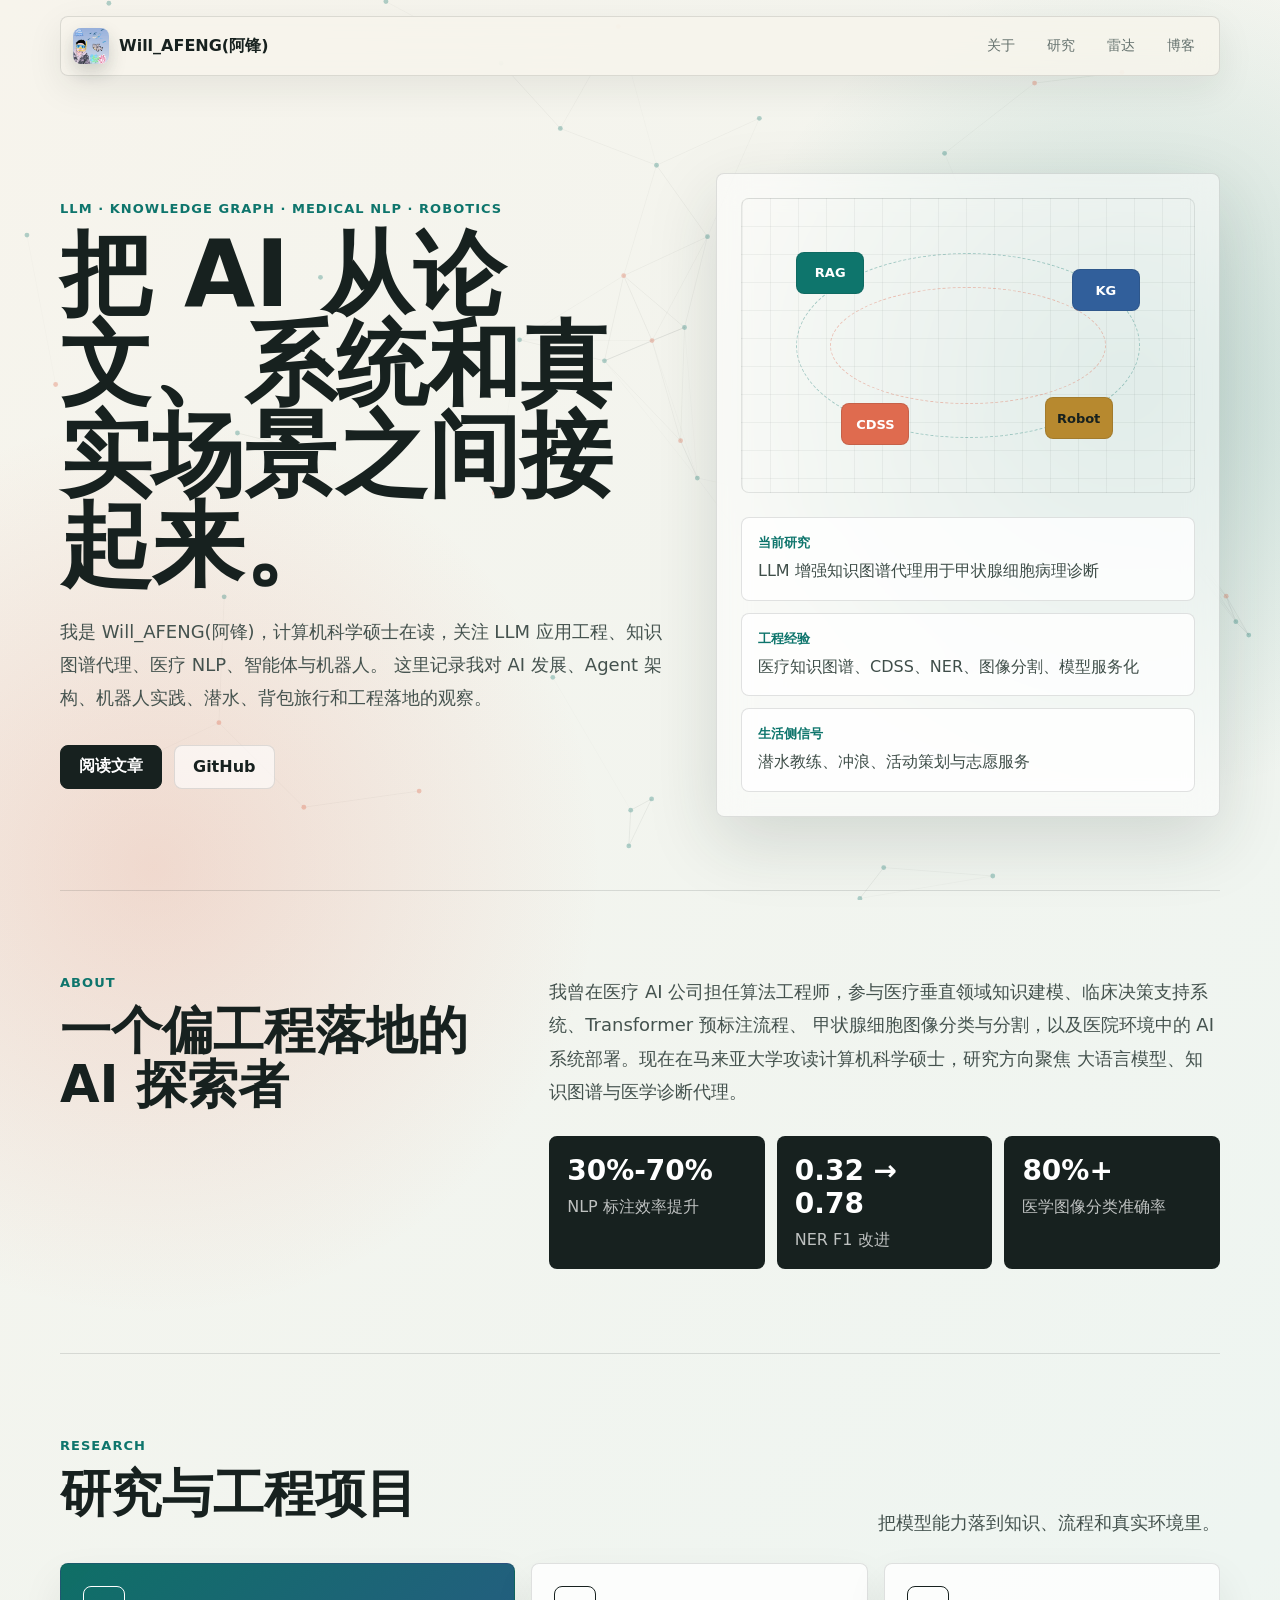
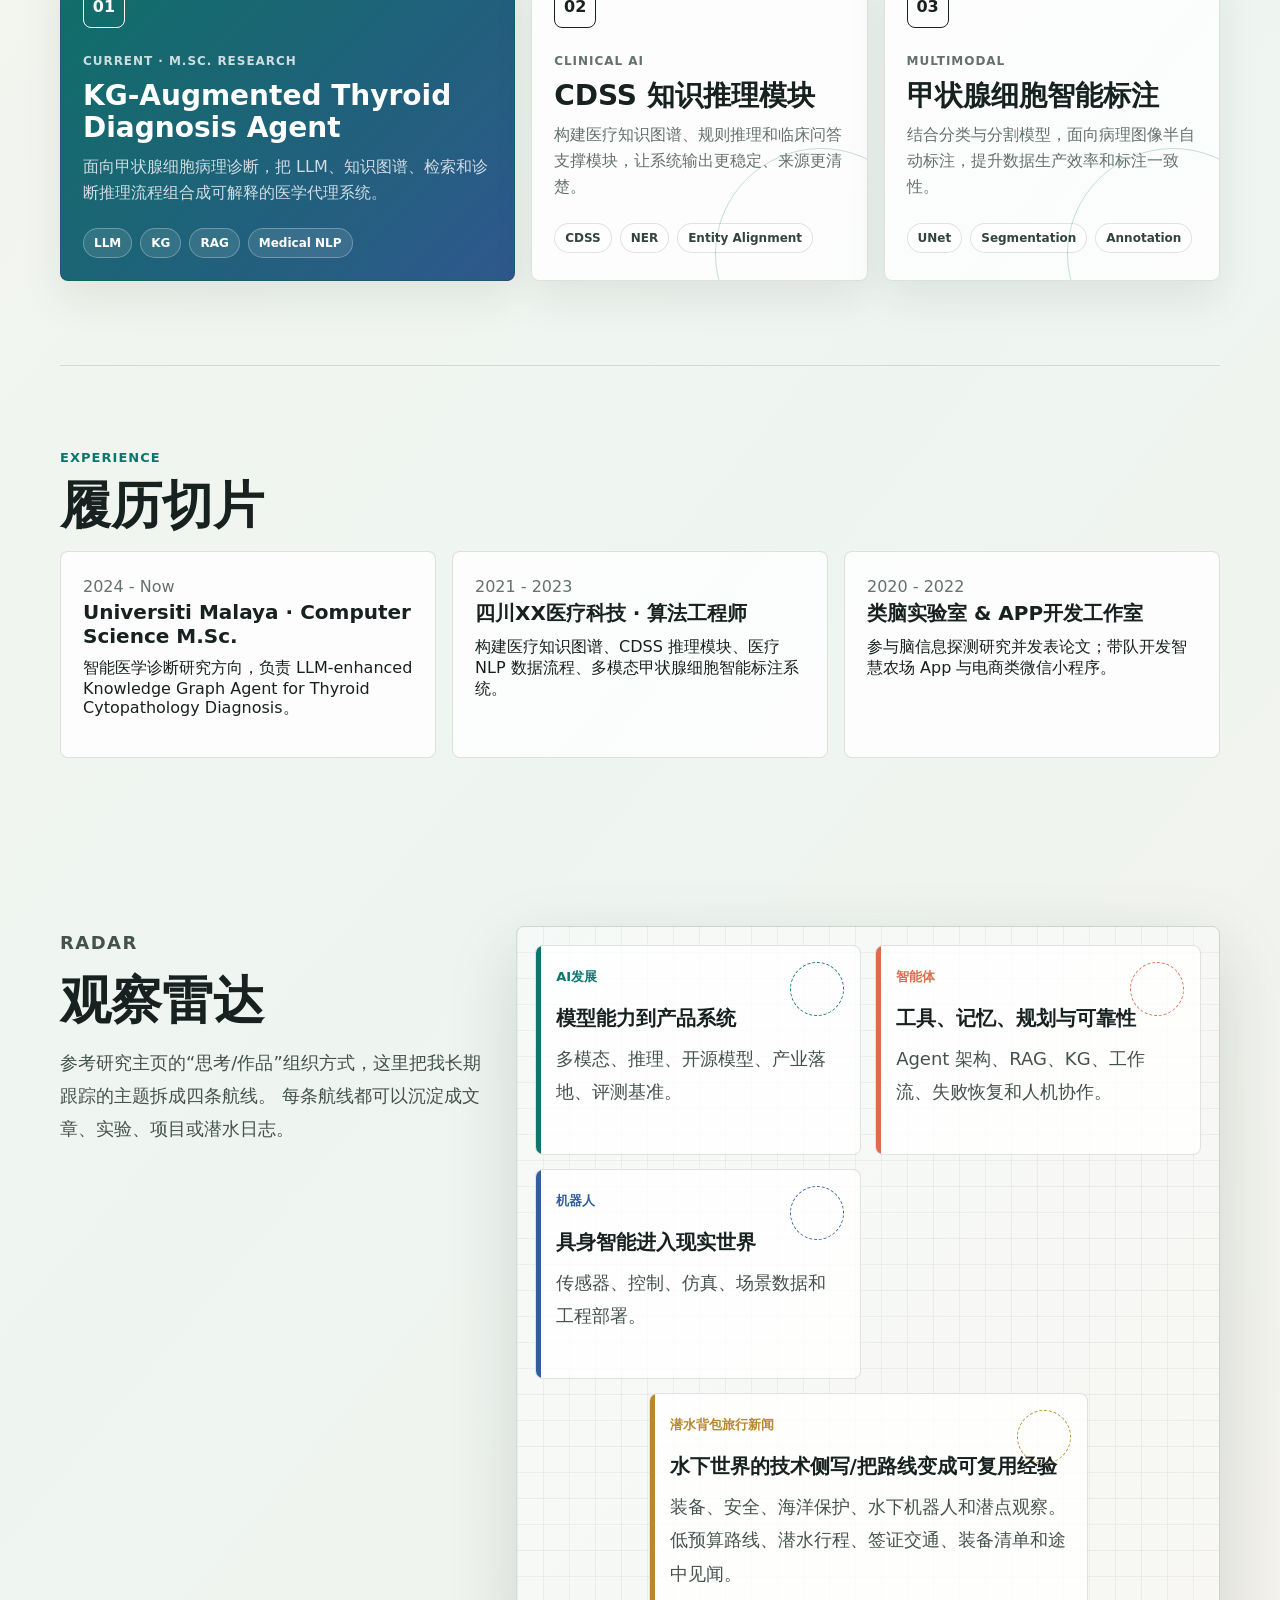
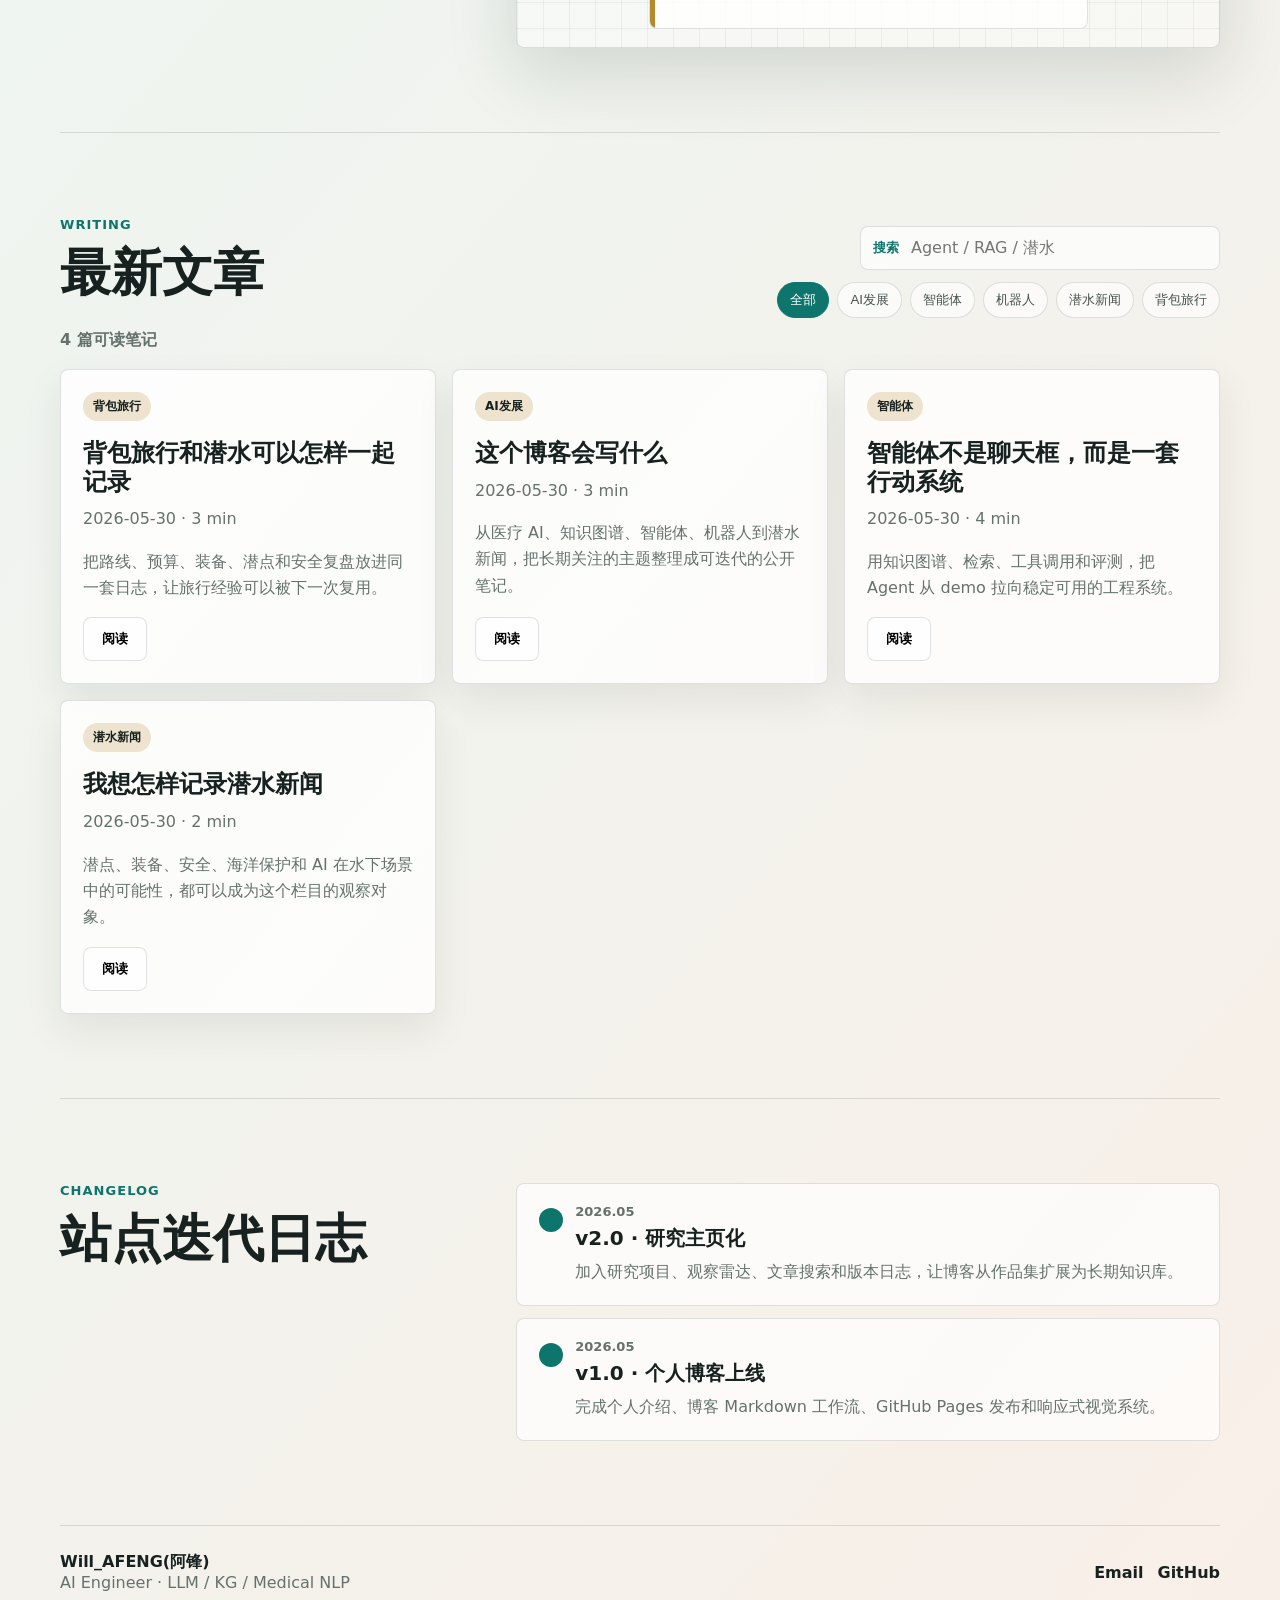
==== commit 6323c0a3: "Update diving article content and title" ====
--- a/index.html
+++ b/index.html
@@ -174,14 +174,9 @@
             <p>传感器、控制、仿真、场景数据和工程部署。</p>
           </article>
           <article style="--accent: var(--gold)">
-            <span>潜水新闻</span>
-            <strong>水下世界的技术侧写</strong>
-            <p>装备、安全、海洋保护、水下机器人和潜点观察。</p>
-          </article>
-          <article style="--accent: #5f7f45">
-            <span>背包旅行</span>
-            <strong>把路线变成可复用经验</strong>
-            <p>低预算路线、潜水行程、签证交通、装备清单和途中见闻。</p>
+            <span>潜水背包旅行新闻</span>
+            <strong>水下世界的技术侧写/把路线变成可复用经验</strong>
+            <p>装备、安全、海洋保护、水下机器人和潜点观察。低预算路线、潜水行程、签证交通、装备清单和途中见闻。</p>
           </article>
         </div>
       </section>
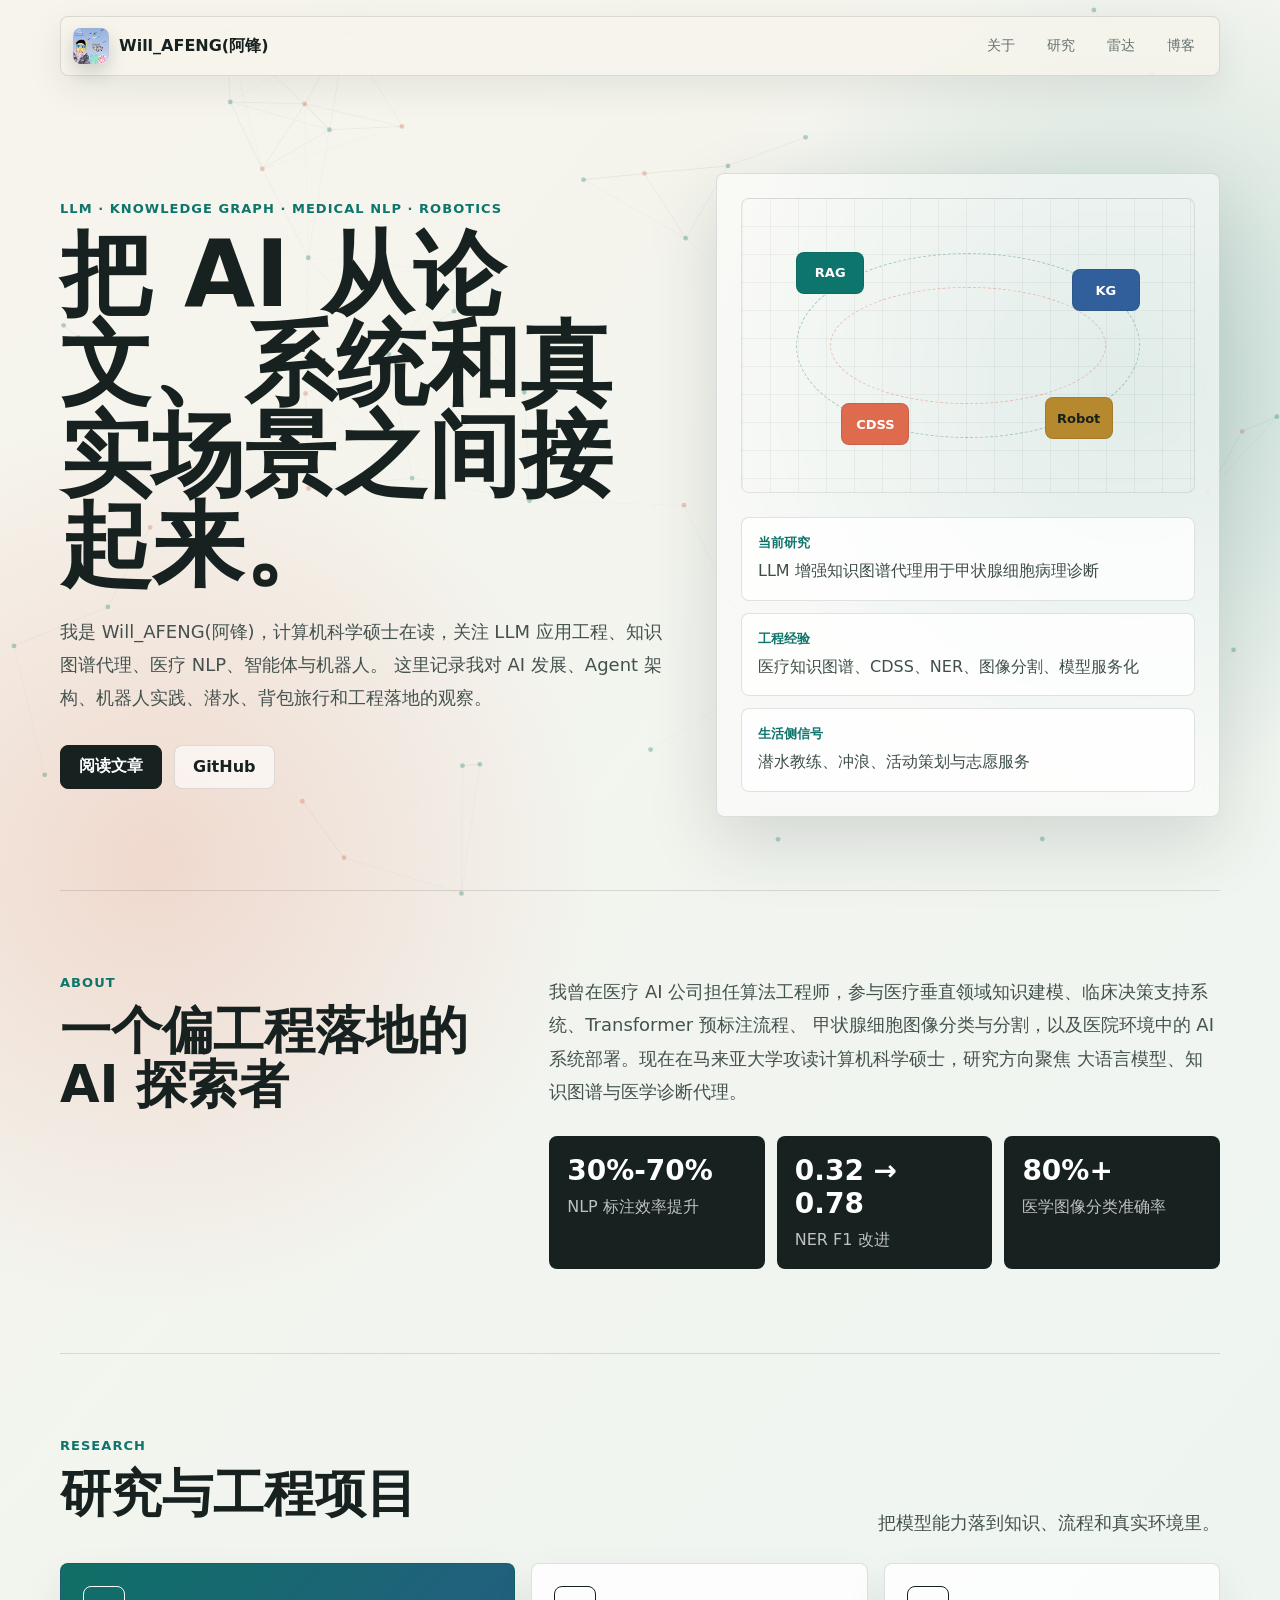
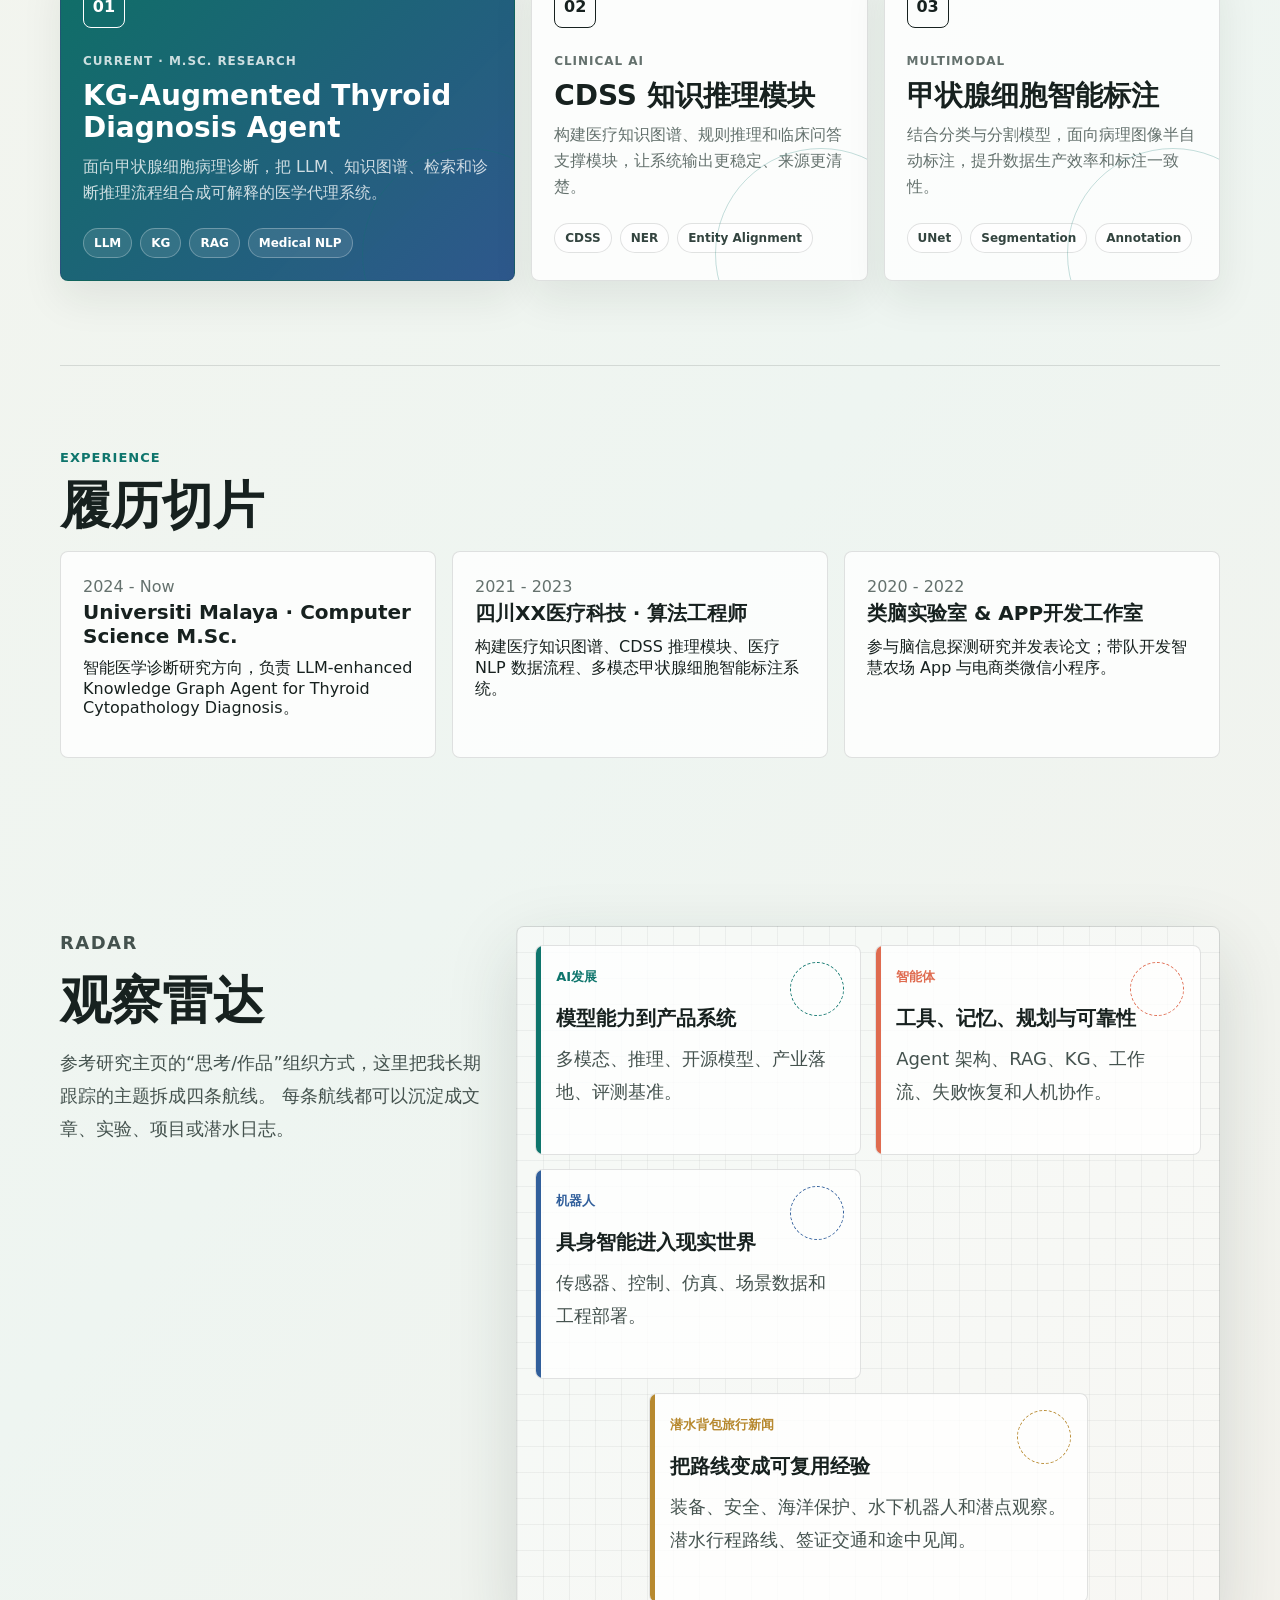
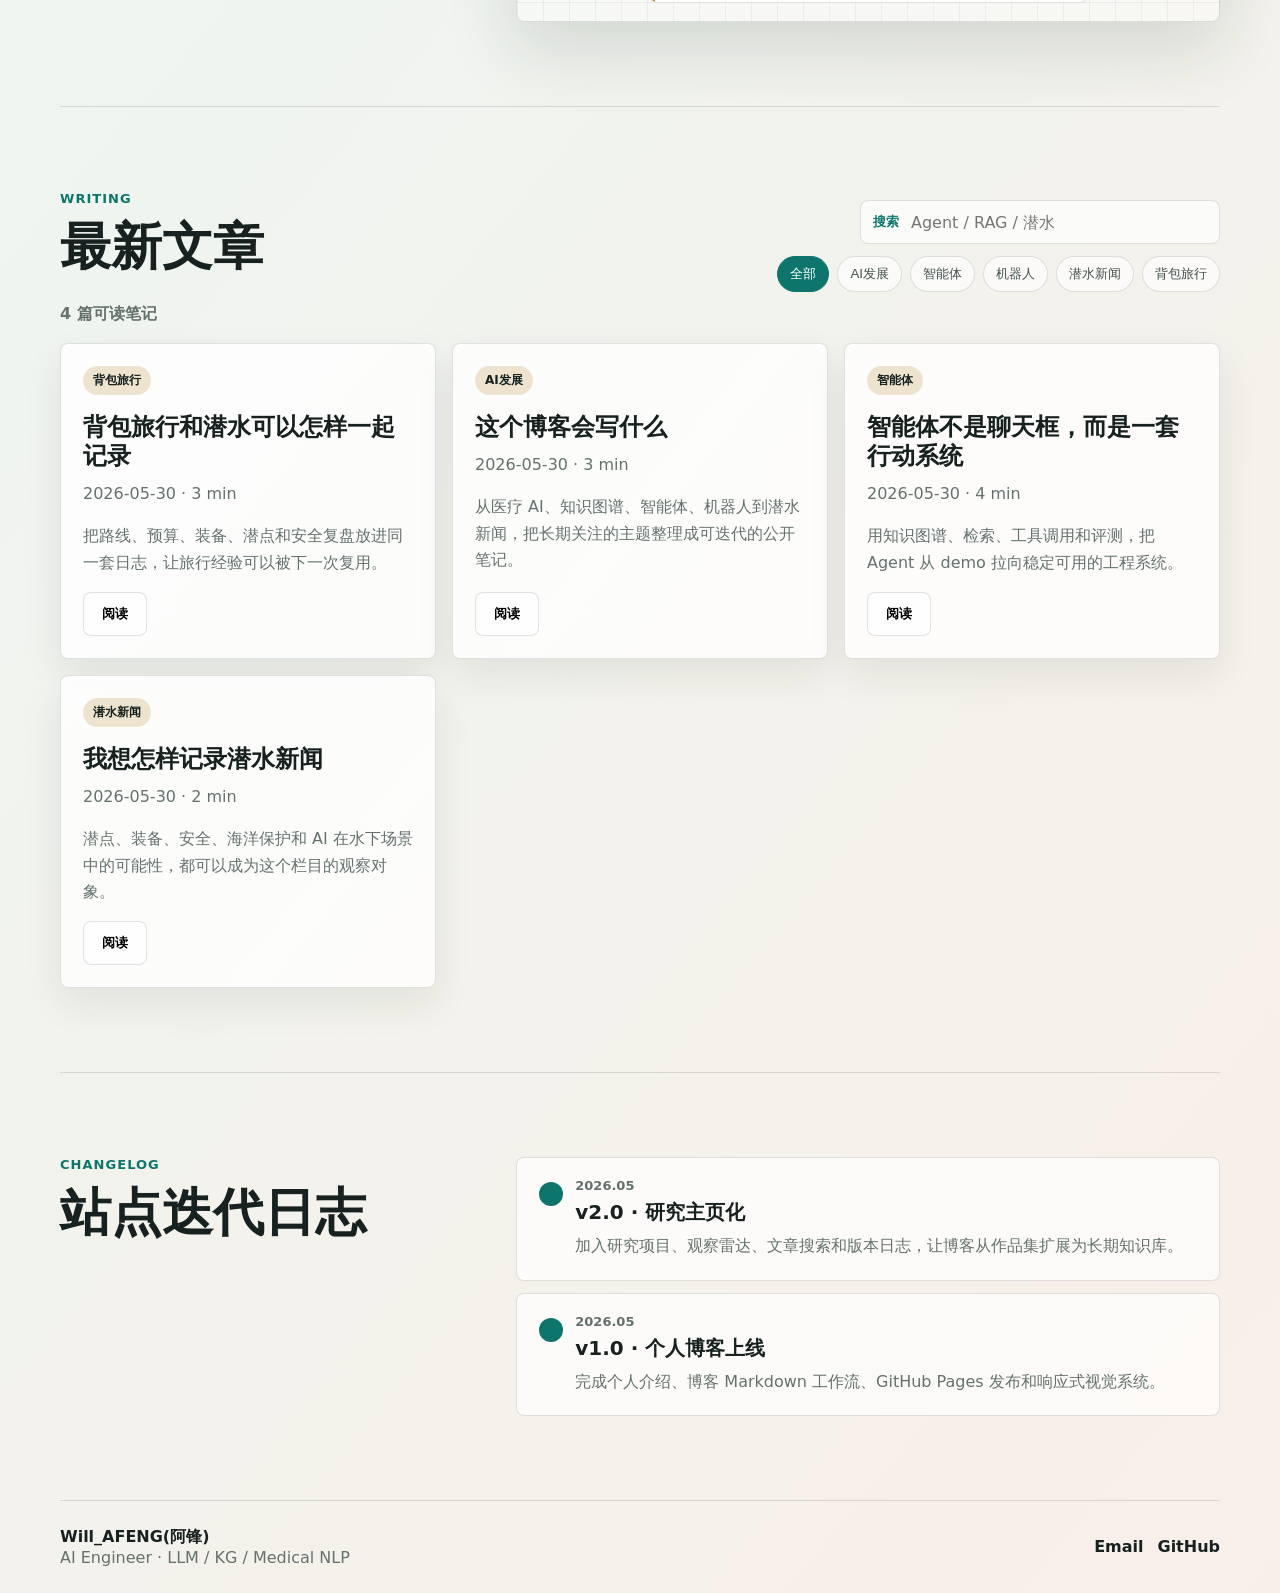
==== commit c06170c5: "Update underwater travel article content" ====
--- a/index.html
+++ b/index.html
@@ -175,8 +175,8 @@
           </article>
           <article style="--accent: var(--gold)">
             <span>潜水背包旅行新闻</span>
-            <strong>水下世界的技术侧写/把路线变成可复用经验</strong>
-            <p>装备、安全、海洋保护、水下机器人和潜点观察。低预算路线、潜水行程、签证交通、装备清单和途中见闻。</p>
+            <strong>把路线变成可复用经验</strong>
+            <p>装备、安全、海洋保护、水下机器人和潜点观察。潜水行程路线、签证交通和途中见闻。</p>
           </article>
         </div>
       </section>
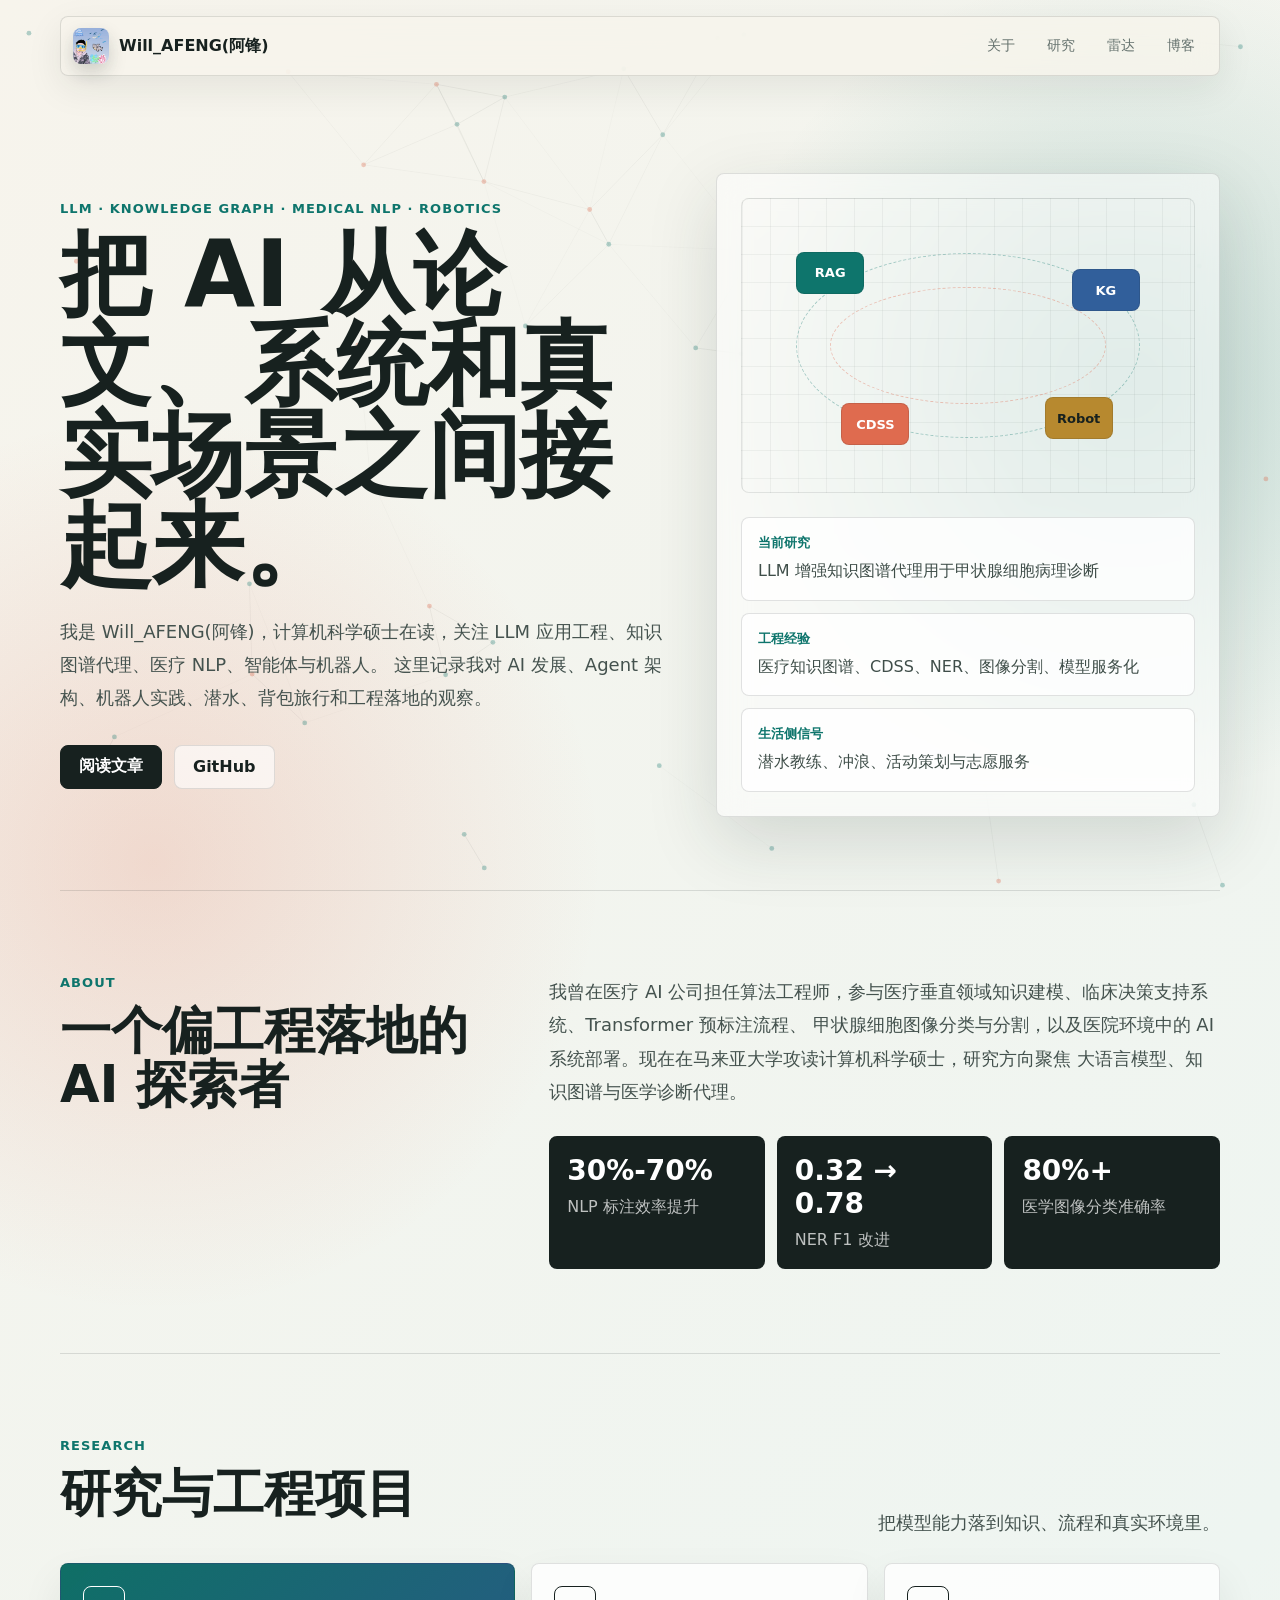
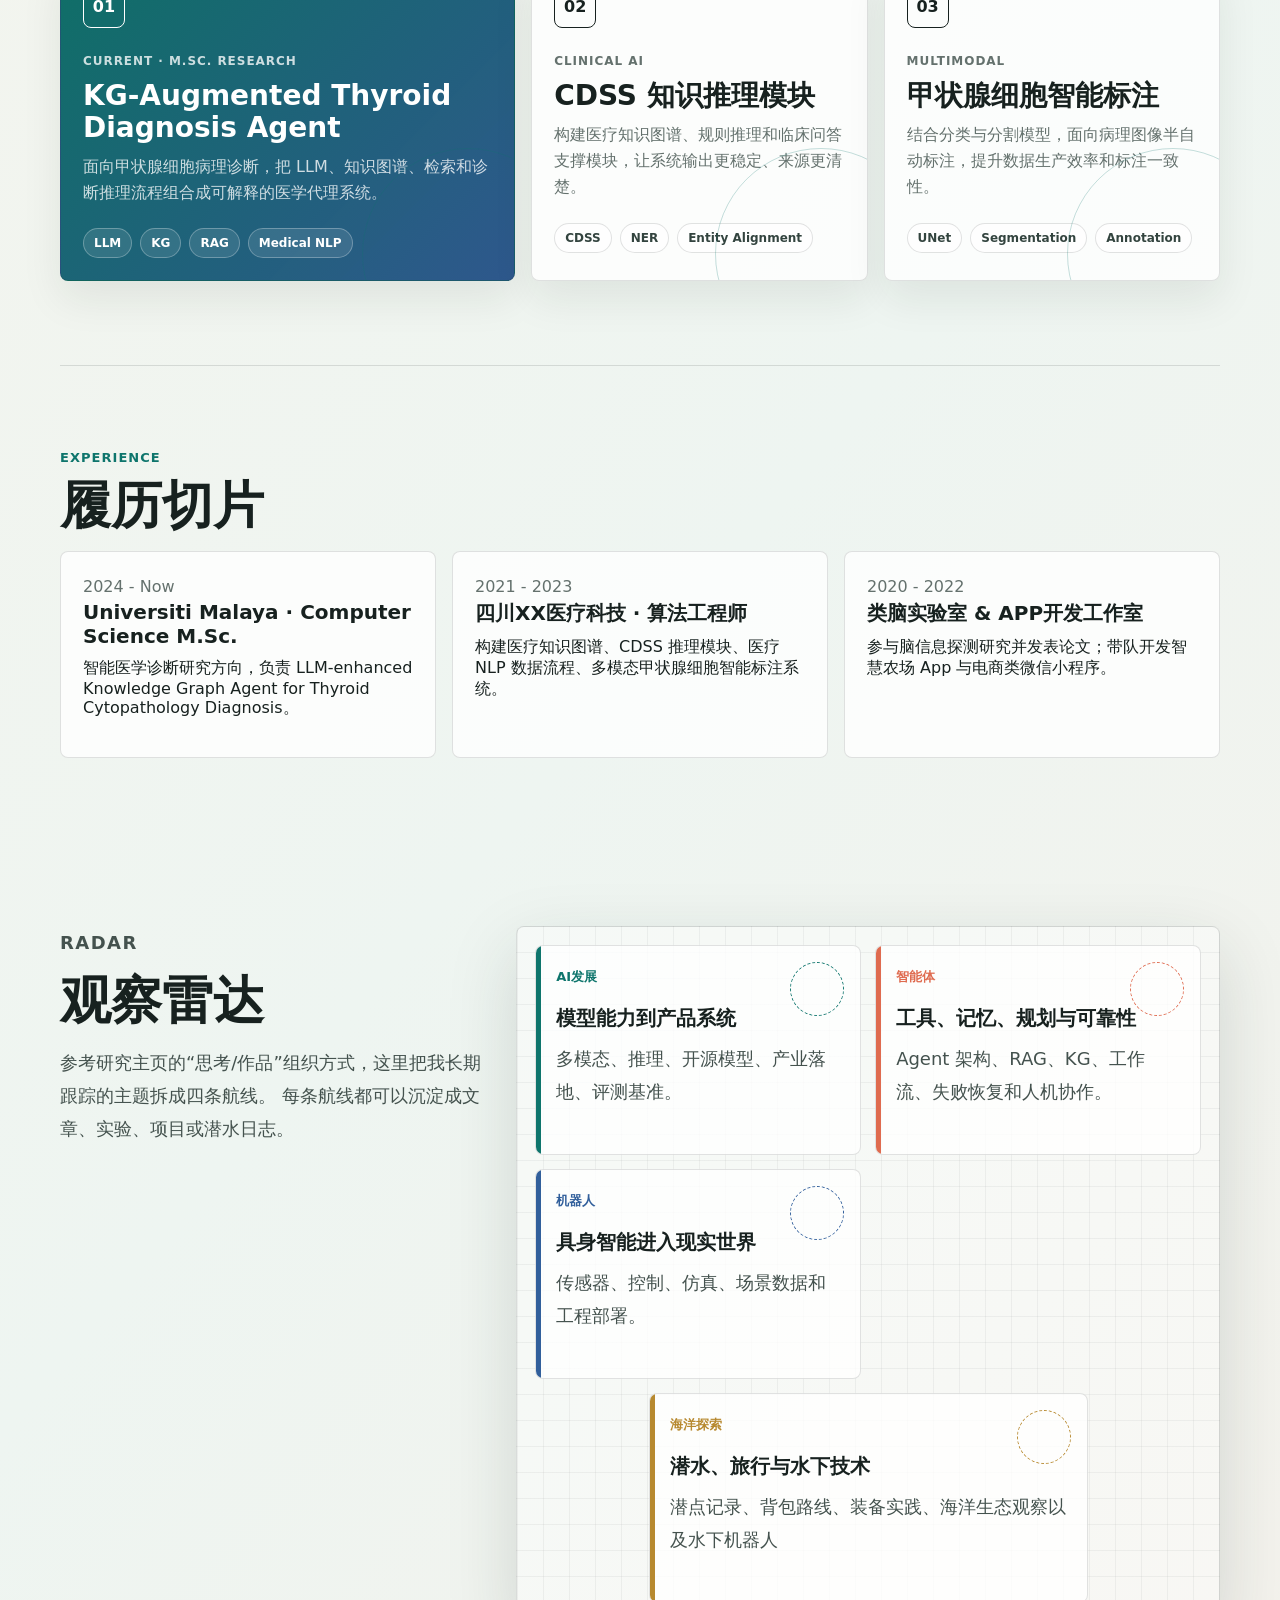
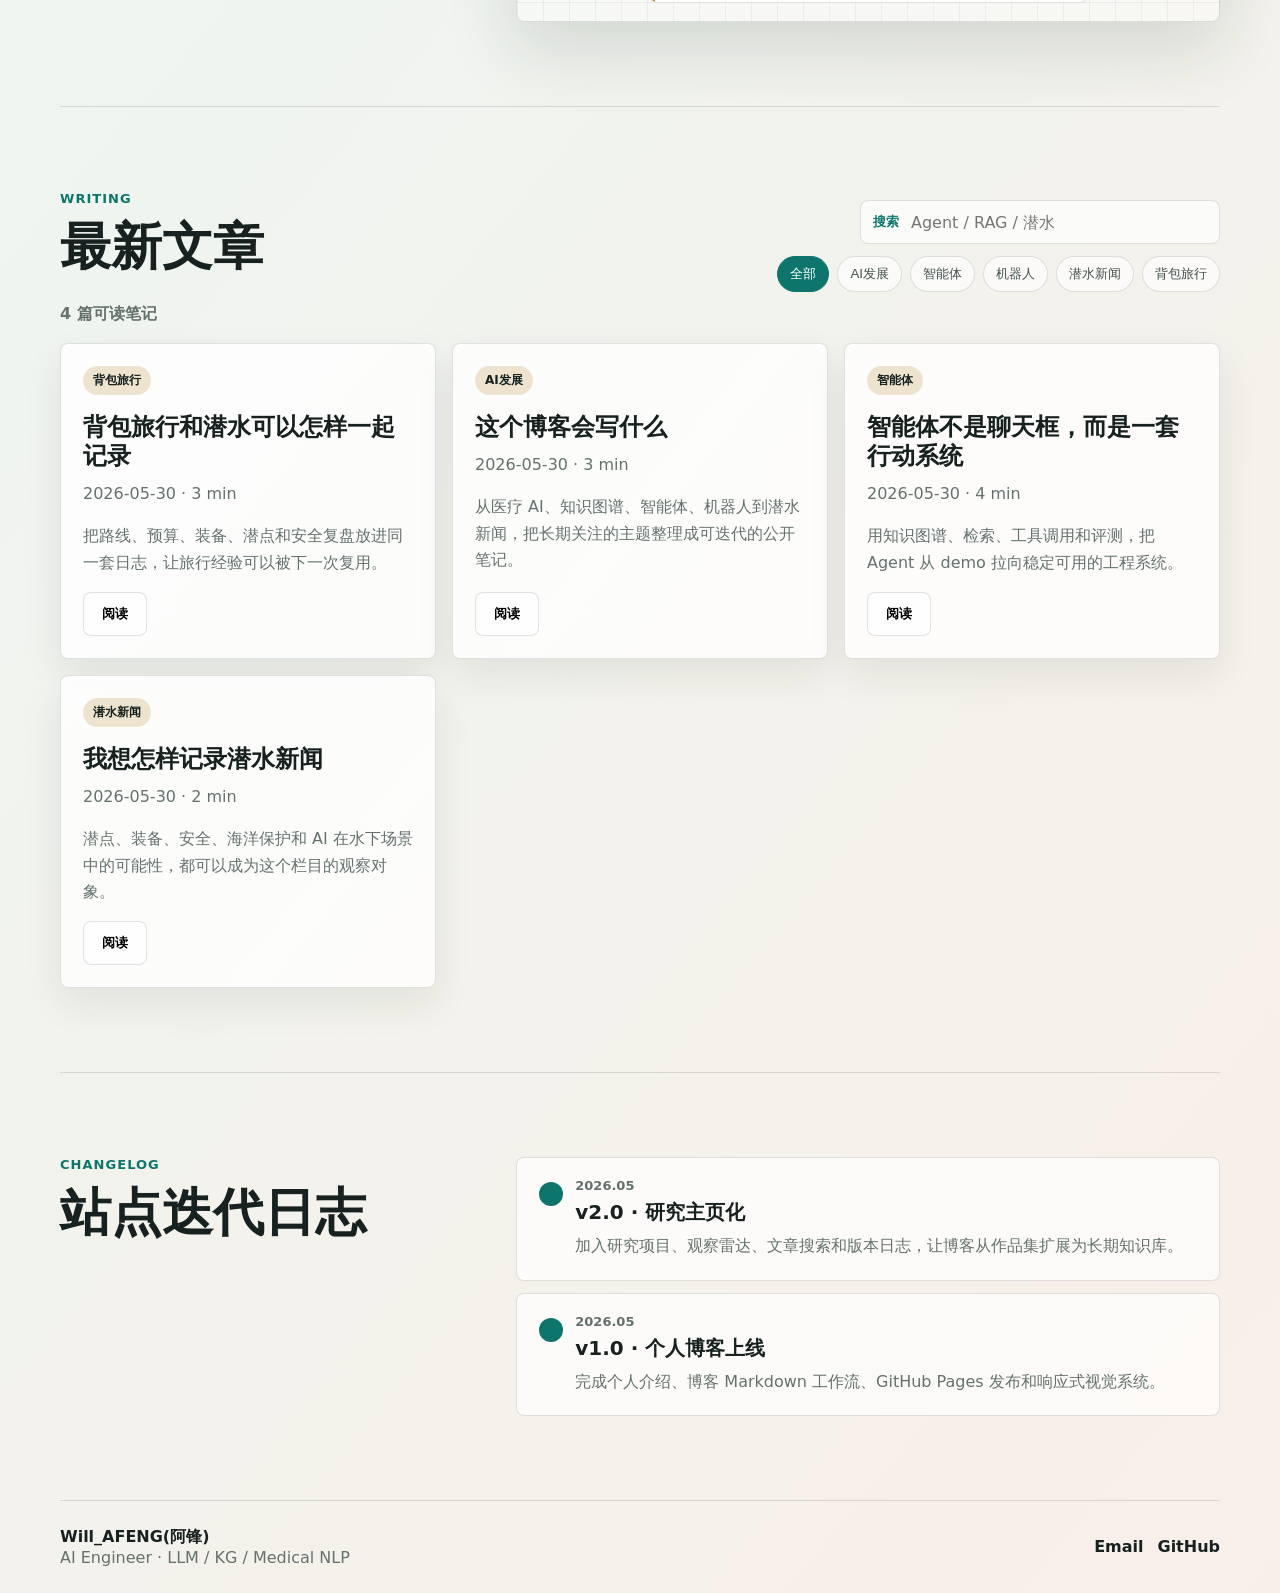
==== commit 3b9fbc1f: "Update article content for ocean exploration" ====
--- a/index.html
+++ b/index.html
@@ -174,9 +174,9 @@
             <p>传感器、控制、仿真、场景数据和工程部署。</p>
           </article>
           <article style="--accent: var(--gold)">
-            <span>潜水背包旅行新闻</span>
-            <strong>把路线变成可复用经验</strong>
-            <p>装备、安全、海洋保护、水下机器人和潜点观察。潜水行程路线、签证交通和途中见闻。</p>
+            <span>海洋探索</span>
+            <strong>潜水、旅行与水下技术</strong>
+            <p>潜点记录、背包路线、装备实践、海洋生态观察以及水下机器人</p>
           </article>
         </div>
       </section>
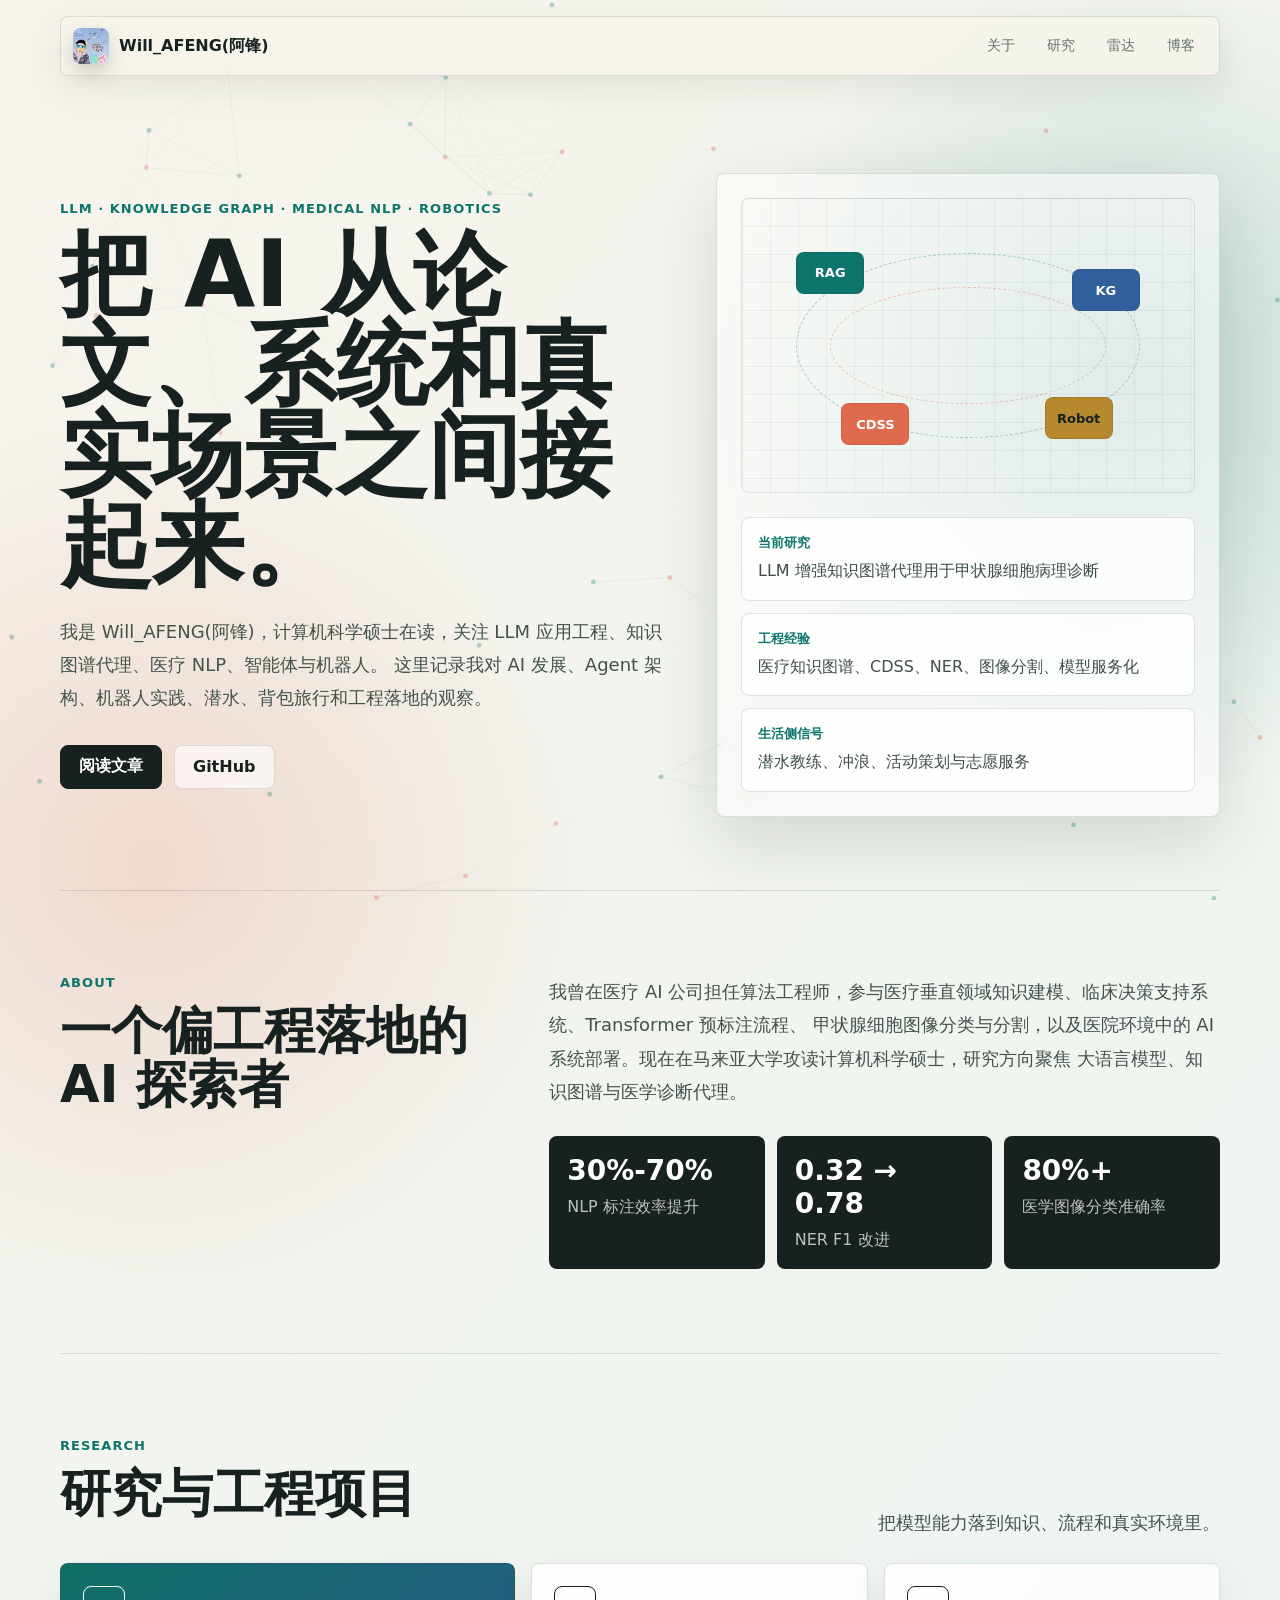
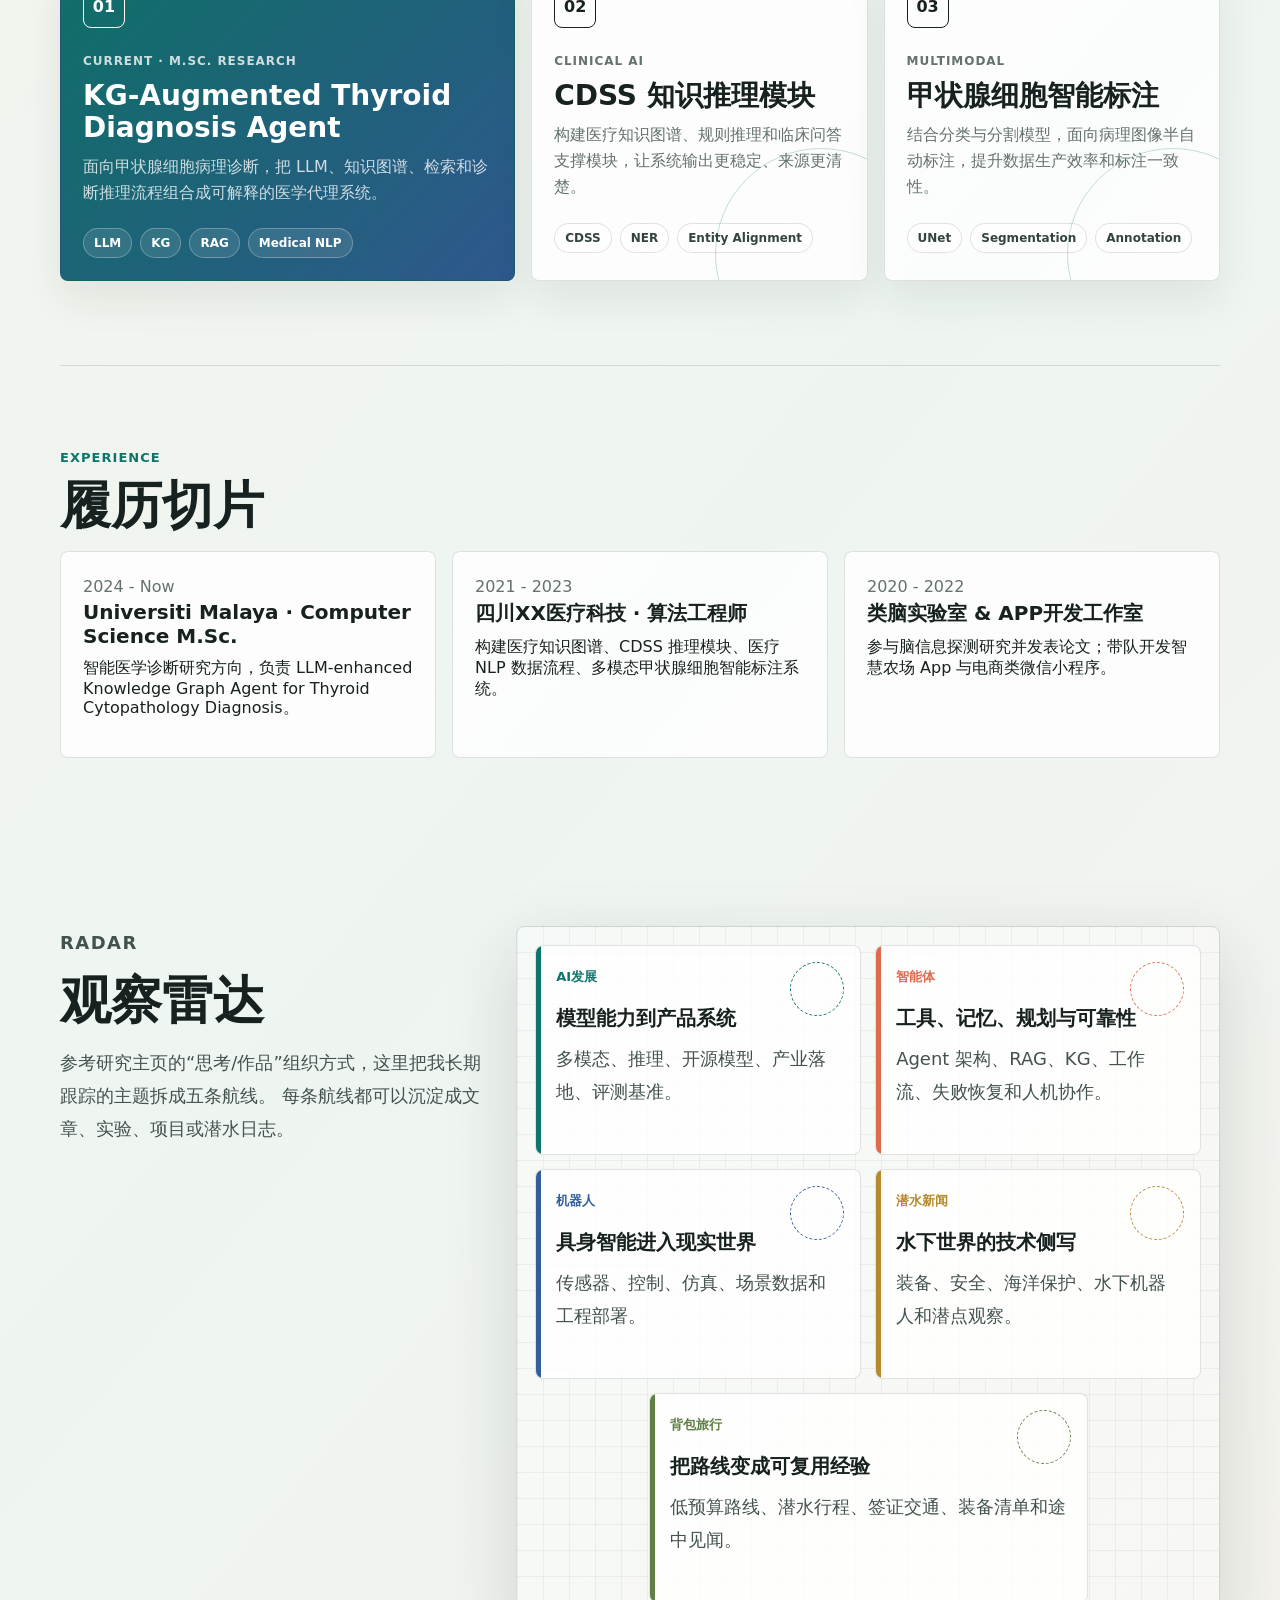
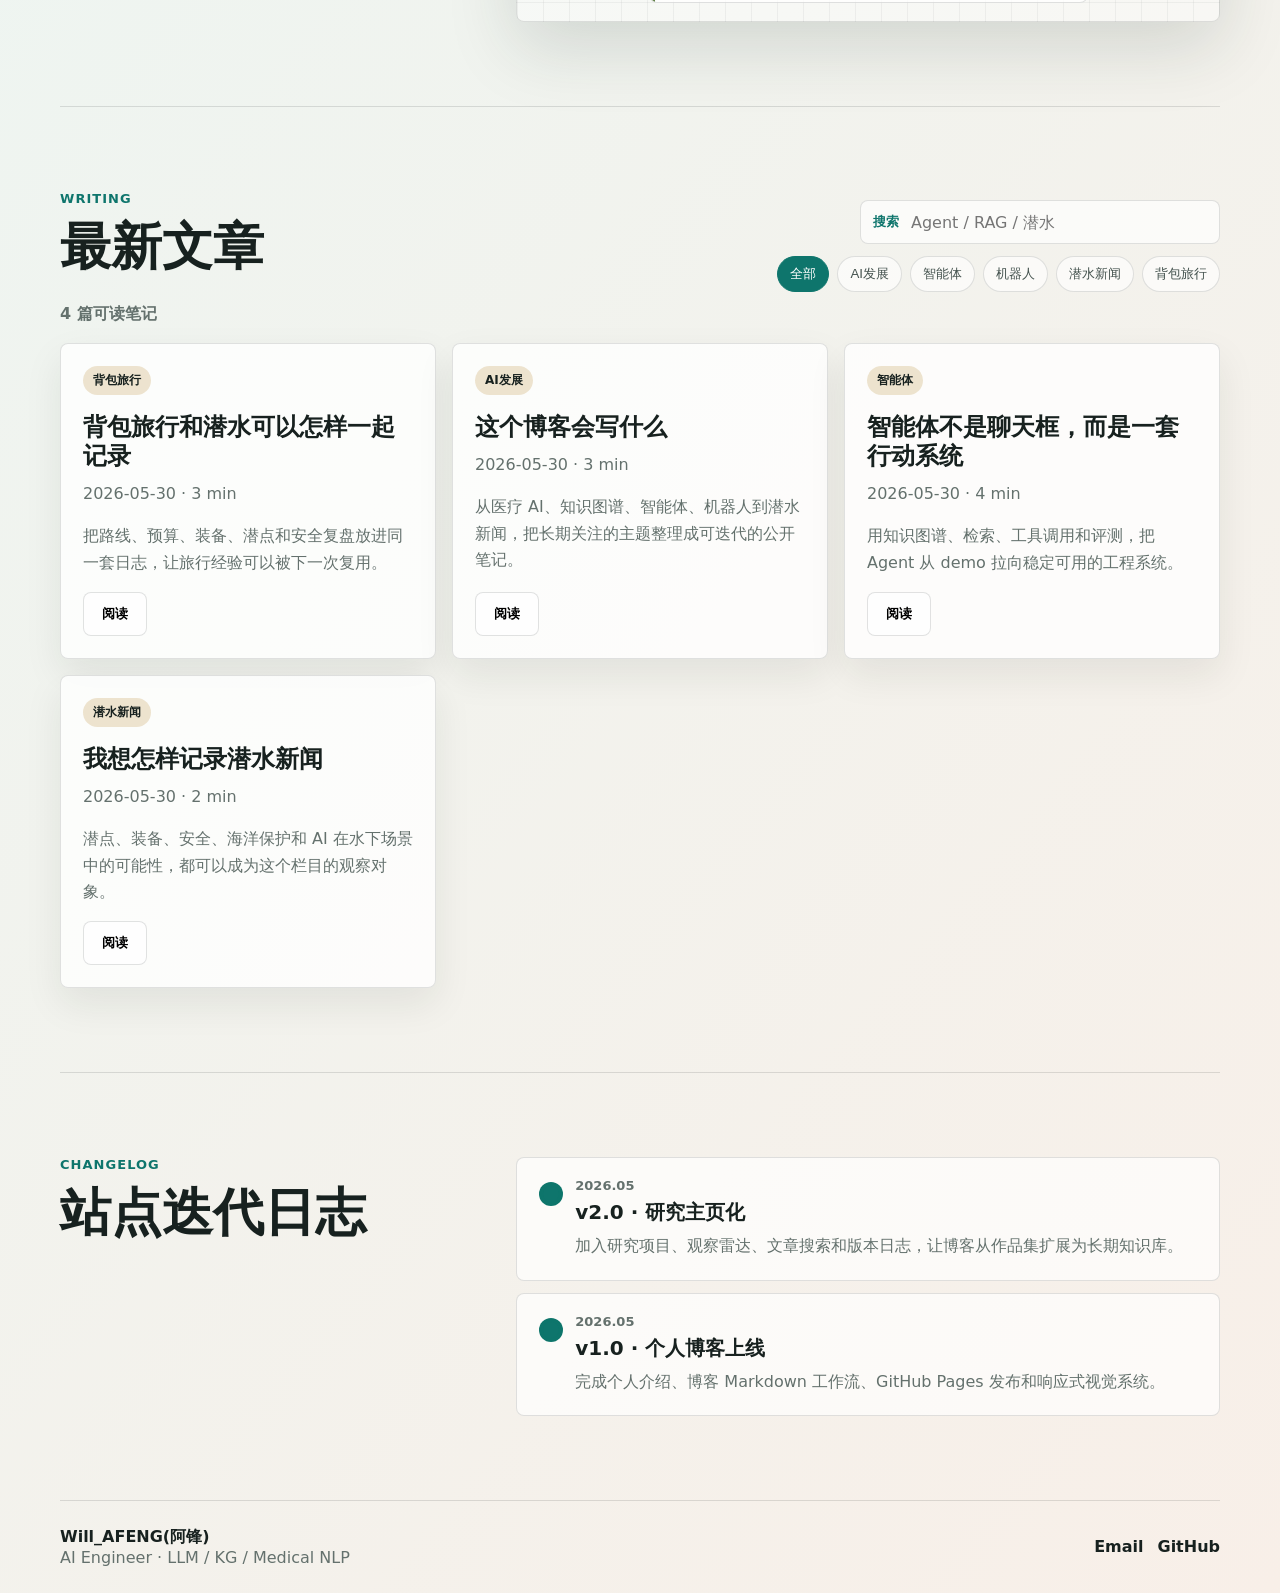
==== commit 14d96657: "Update radar section and add new travel article" ====
--- a/index.html
+++ b/index.html
@@ -153,7 +153,7 @@
           <p class="section-kicker">Radar</p>
           <h2>观察雷达</h2>
           <p>
-            参考研究主页的“思考/作品”组织方式，这里把我长期跟踪的主题拆成四条航线。
+            参考研究主页的“思考/作品”组织方式，这里把我长期跟踪的主题拆成五条航线。
             每条航线都可以沉淀成文章、实验、项目或潜水日志。
           </p>
         </div>
@@ -174,9 +174,14 @@
             <p>传感器、控制、仿真、场景数据和工程部署。</p>
           </article>
           <article style="--accent: var(--gold)">
-            <span>海洋探索</span>
-            <strong>潜水、旅行与水下技术</strong>
-            <p>潜点记录、背包路线、装备实践、海洋生态观察以及水下机器人</p>
+            <span>潜水新闻</span>
+            <strong>水下世界的技术侧写</strong>
+            <p>装备、安全、海洋保护、水下机器人和潜点观察。</p>
+          </article>
+          <article style="--accent: #5f7f45">
+            <span>背包旅行</span>
+            <strong>把路线变成可复用经验</strong>
+            <p>低预算路线、潜水行程、签证交通、装备清单和途中见闻。</p>
           </article>
         </div>
       </section>
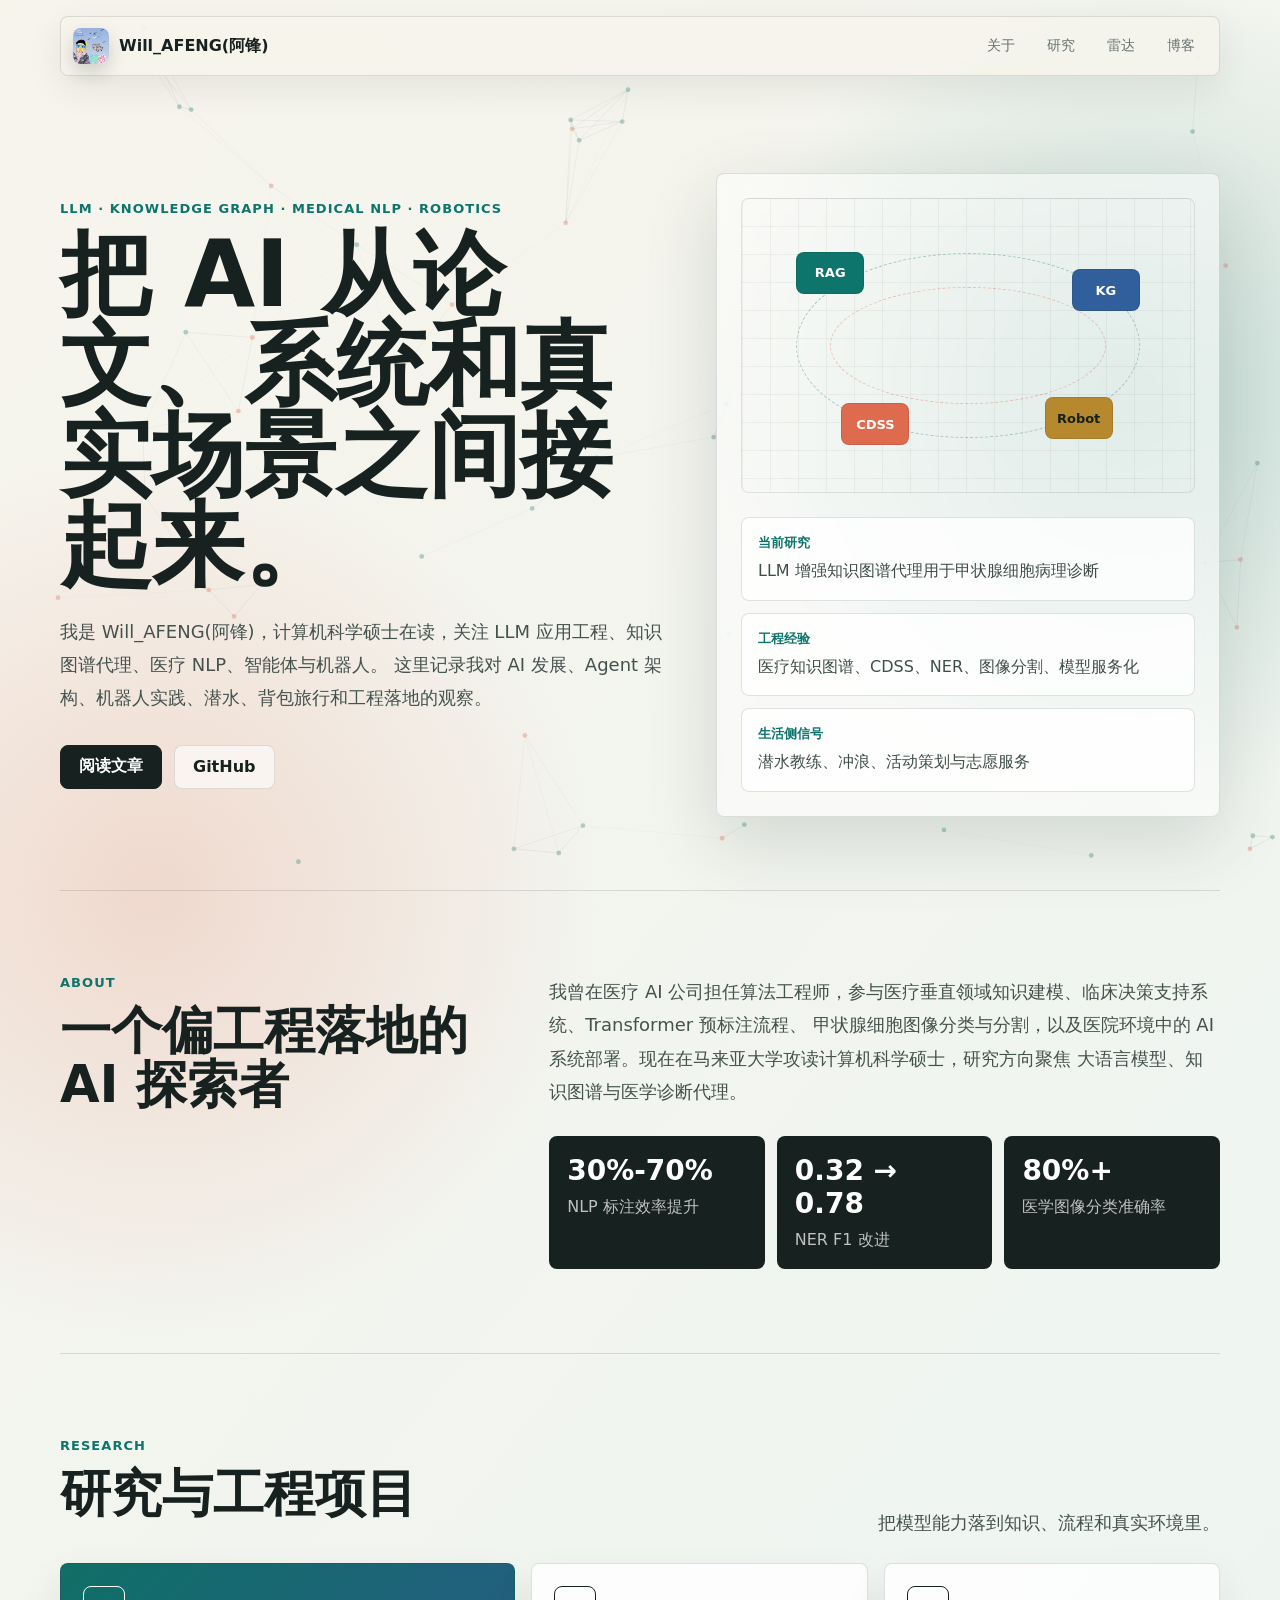
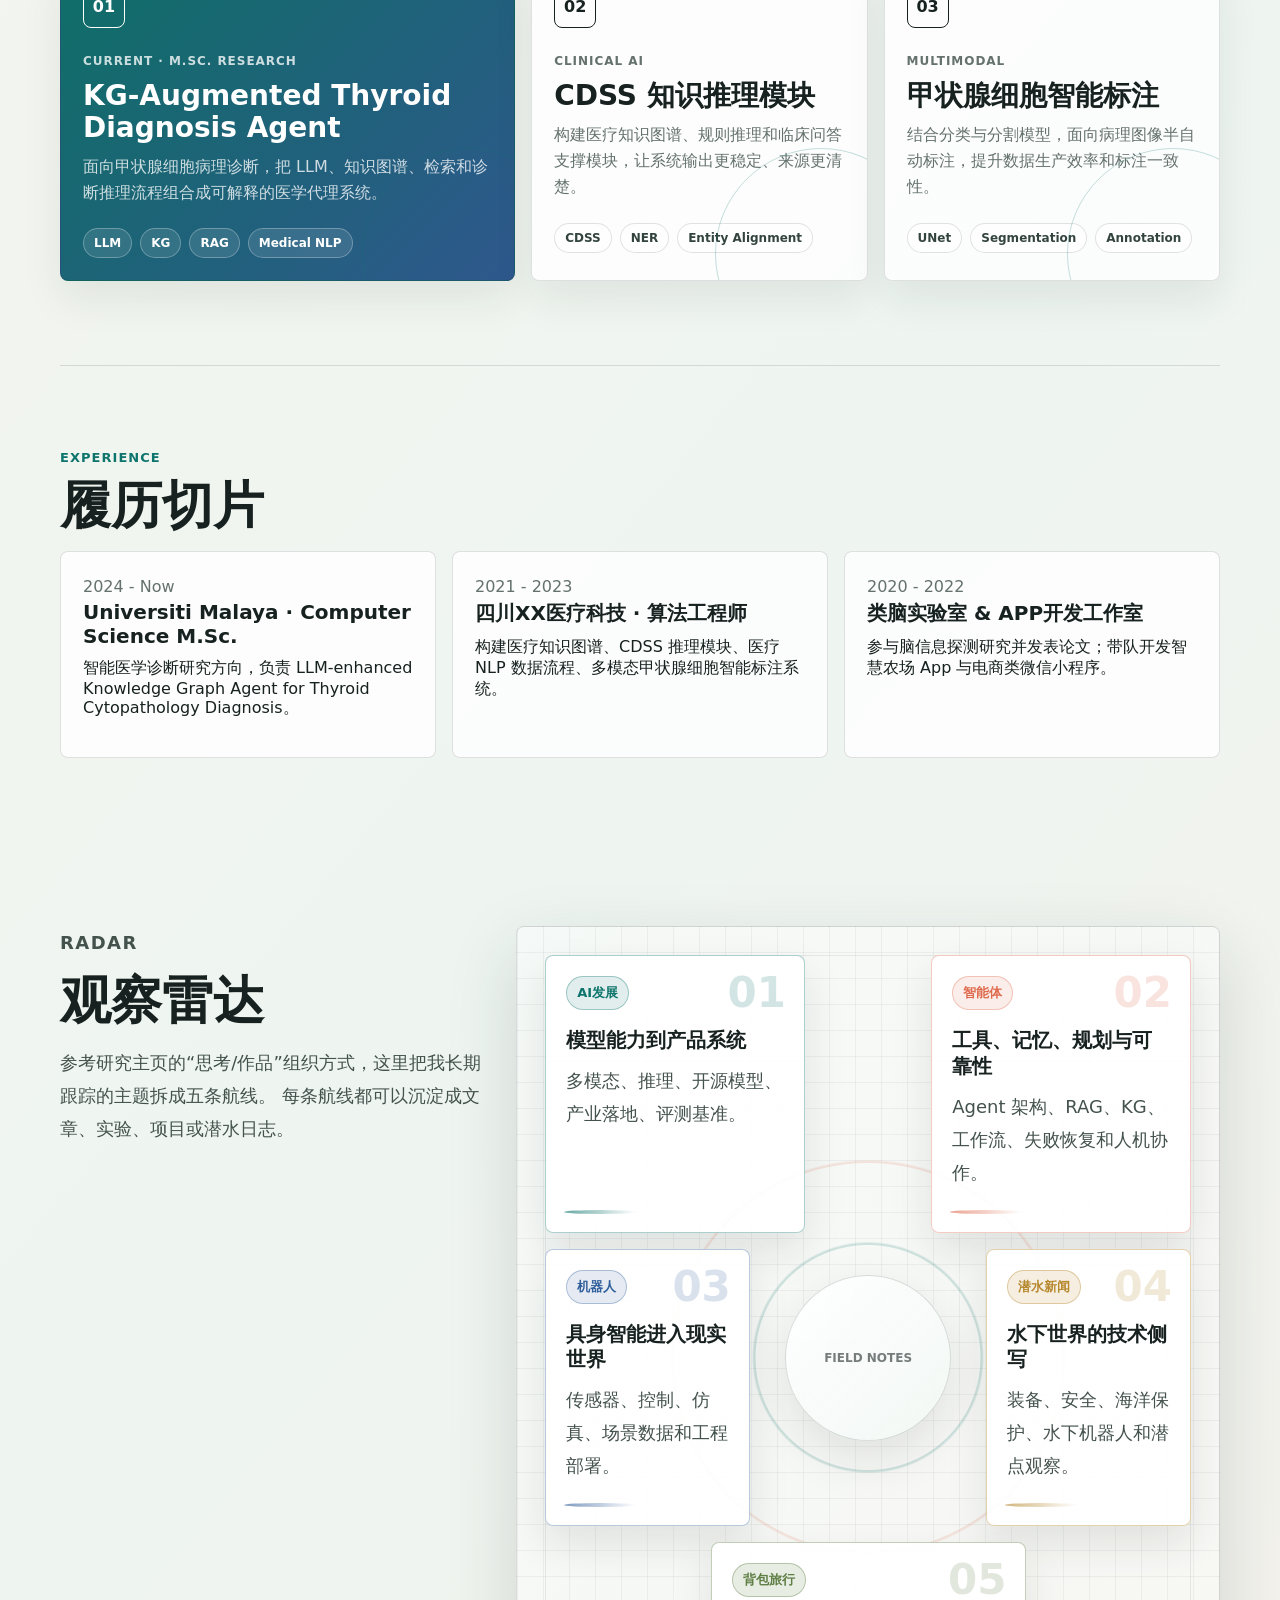
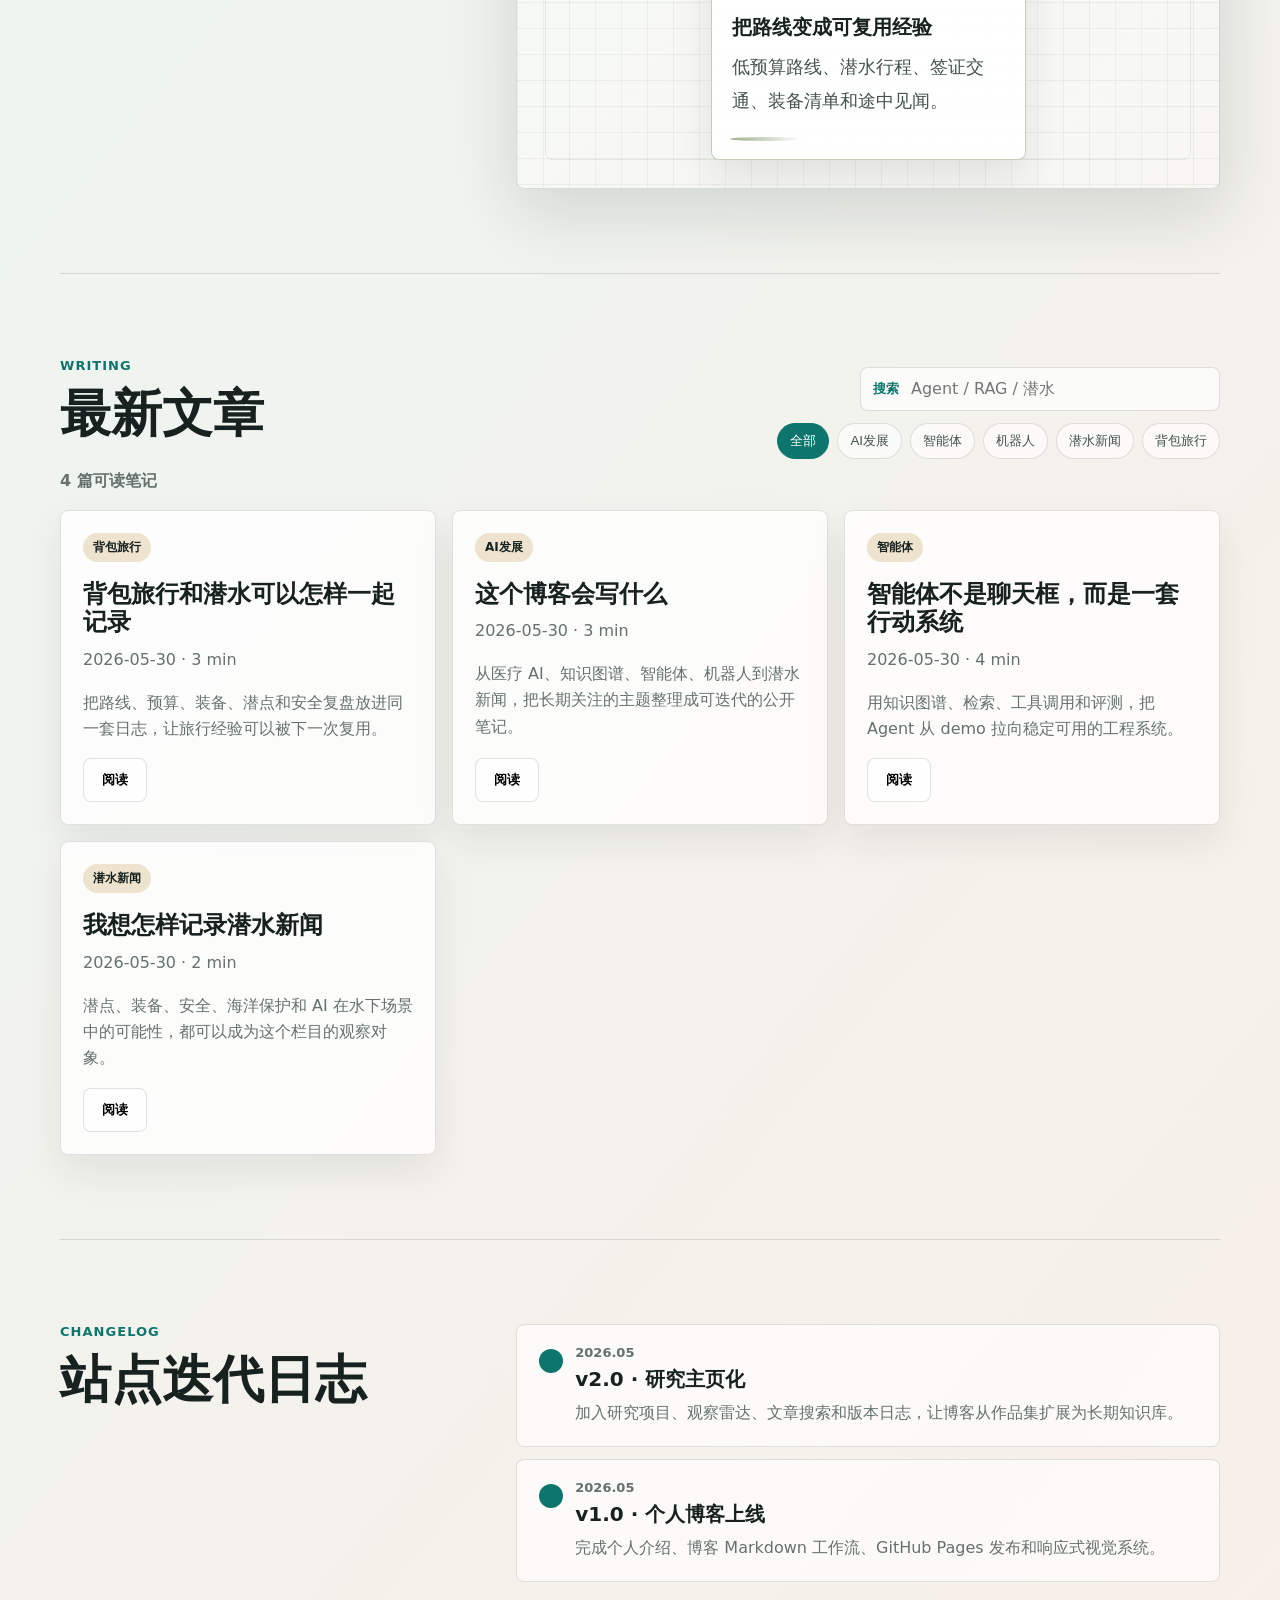
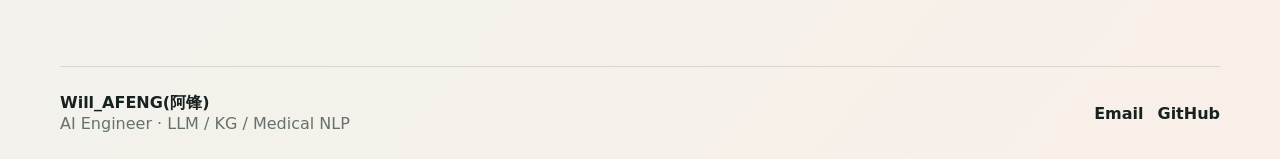
==== commit 6436d5ad: "Improve radar section layout" ====
--- a/index.html
+++ b/index.html
@@ -158,27 +158,27 @@
           </p>
         </div>
         <div class="radar-board" aria-label="主题观察雷达">
-          <article style="--accent: var(--teal)">
+          <article style="--accent: var(--teal); --accent-soft: rgba(14, 117, 108, 0.12); --accent-line: rgba(14, 117, 108, 0.34); --i: '01'">
             <span>AI发展</span>
             <strong>模型能力到产品系统</strong>
             <p>多模态、推理、开源模型、产业落地、评测基准。</p>
           </article>
-          <article style="--accent: var(--coral)">
+          <article style="--accent: var(--coral); --accent-soft: rgba(223, 107, 79, 0.12); --accent-line: rgba(223, 107, 79, 0.34); --i: '02'">
             <span>智能体</span>
             <strong>工具、记忆、规划与可靠性</strong>
             <p>Agent 架构、RAG、KG、工作流、失败恢复和人机协作。</p>
           </article>
-          <article style="--accent: var(--blue)">
+          <article style="--accent: var(--blue); --accent-soft: rgba(49, 95, 155, 0.12); --accent-line: rgba(49, 95, 155, 0.34); --i: '03'">
             <span>机器人</span>
             <strong>具身智能进入现实世界</strong>
             <p>传感器、控制、仿真、场景数据和工程部署。</p>
           </article>
-          <article style="--accent: var(--gold)">
+          <article style="--accent: var(--gold); --accent-soft: rgba(183, 137, 47, 0.14); --accent-line: rgba(183, 137, 47, 0.38); --i: '04'">
             <span>潜水新闻</span>
             <strong>水下世界的技术侧写</strong>
             <p>装备、安全、海洋保护、水下机器人和潜点观察。</p>
           </article>
-          <article style="--accent: #5f7f45">
+          <article style="--accent: #5f7f45; --accent-soft: rgba(95, 127, 69, 0.14); --accent-line: rgba(95, 127, 69, 0.38); --i: '05'">
             <span>背包旅行</span>
             <strong>把路线变成可复用经验</strong>
             <p>低预算路线、潜水行程、签证交通、装备清单和途中见闻。</p>
--- a/styles.css
+++ b/styles.css
@@ -450,54 +450,135 @@
 
 .radar-board {
   display: grid;
-  grid-template-columns: repeat(6, 1fr);
-  gap: 14px;
-  padding: 18px;
+  position: relative;
+  grid-template-columns: repeat(12, 1fr);
+  grid-auto-rows: minmax(128px, auto);
+  gap: 16px;
+  padding: 28px;
   border: 1px solid var(--line);
   border-radius: 8px;
   background:
+    radial-gradient(circle at 50% 50%, rgba(14, 117, 108, 0.16) 0 2px, transparent 3px),
+    radial-gradient(circle at 50% 50%, transparent 0 112px, rgba(14, 117, 108, 0.18) 113px 114px, transparent 116px),
+    radial-gradient(circle at 50% 50%, transparent 0 194px, rgba(223, 107, 79, 0.16) 195px 196px, transparent 198px),
     linear-gradient(90deg, rgba(23, 33, 31, 0.05) 1px, transparent 1px),
     linear-gradient(0deg, rgba(23, 33, 31, 0.05) 1px, transparent 1px),
     rgba(255, 255, 255, 0.42);
-  background-size: 26px 26px;
+  background-size: auto, auto, auto, 26px 26px, 26px 26px, auto;
   box-shadow: var(--shadow);
+  overflow: hidden;
+}
+
+.radar-board::before {
+  content: "FIELD NOTES";
+  position: absolute;
+  left: 50%;
+  top: 50%;
+  display: grid;
+  width: 164px;
+  height: 164px;
+  place-items: center;
+  border: 1px solid rgba(23, 33, 31, 0.15);
+  border-radius: 50%;
+  color: rgba(23, 33, 31, 0.58);
+  background:
+    linear-gradient(135deg, rgba(255, 255, 255, 0.82), rgba(238, 245, 241, 0.76)),
+    var(--surface);
+  box-shadow: 0 18px 48px rgba(23, 33, 31, 0.1);
+  font-size: 12px;
+  font-weight: 900;
+  transform: translate(-50%, -50%);
+}
+
+.radar-board::after {
+  content: "";
+  position: absolute;
+  inset: 28px;
+  border: 1px solid rgba(23, 33, 31, 0.08);
+  border-radius: 8px;
+  pointer-events: none;
 }
 
 .radar-board article {
   position: relative;
-  grid-column: span 3;
-  min-height: 210px;
-  padding: 20px;
+  z-index: 1;
+  display: flex;
+  min-height: 188px;
+  flex-direction: column;
+  padding: 20px 20px 18px;
+  border-color: var(--accent-line);
+  background:
+    linear-gradient(180deg, rgba(255, 255, 255, 0.86), rgba(255, 255, 255, 0.62)),
+    var(--surface);
+  box-shadow: 0 18px 42px rgba(23, 33, 31, 0.1);
   overflow: hidden;
-}
-
-.radar-board article:last-child {
-  grid-column: 2 / span 4;
+  transition: transform 180ms ease, box-shadow 180ms ease, border-color 180ms ease;
+}
+
+.radar-board article:nth-child(1) {
+  grid-column: 1 / span 5;
+  grid-row: 1;
+}
+
+.radar-board article:nth-child(2) {
+  grid-column: 8 / span 5;
+  grid-row: 1;
+}
+
+.radar-board article:nth-child(3) {
+  grid-column: 1 / span 4;
+  grid-row: 2;
+}
+
+.radar-board article:nth-child(4) {
+  grid-column: 9 / span 4;
+  grid-row: 2;
+}
+
+.radar-board article:nth-child(5) {
+  grid-column: 4 / span 6;
+  grid-row: 3;
+}
+
+.radar-board article:hover {
+  transform: translateY(-5px);
+  border-color: var(--accent);
+  box-shadow: 0 24px 58px rgba(23, 33, 31, 0.15);
 }
 
 .radar-board article::before {
-  content: "";
+  content: var(--i);
   position: absolute;
-  inset: 0 auto 0 0;
-  width: 5px;
-  background: var(--accent);
+  right: 18px;
+  top: 16px;
+  color: var(--accent);
+  font-size: 42px;
+  font-weight: 900;
+  line-height: 1;
+  opacity: 0.18;
 }
 
 .radar-board article::after {
   content: "";
   position: absolute;
-  right: 16px;
-  top: 16px;
-  width: 52px;
-  height: 52px;
-  border: 1px dashed var(--accent);
+  left: 18px;
+  bottom: 18px;
+  width: 72px;
+  height: 4px;
   border-radius: 50%;
+  background: linear-gradient(90deg, var(--accent), transparent);
+  opacity: 0.62;
 }
 
 .radar-board span {
   display: inline-block;
-  margin-bottom: 20px;
+  width: fit-content;
+  margin-bottom: 18px;
+  padding: 7px 10px;
+  border: 1px solid var(--accent-line);
+  border-radius: 999px;
   color: var(--accent);
+  background: var(--accent-soft);
   font-size: 13px;
   font-weight: 900;
 }
@@ -507,6 +588,10 @@
   margin-bottom: 10px;
   font-size: 20px;
   line-height: 1.28;
+}
+
+.radar-board p {
+  margin-bottom: 24px;
 }
 
 .section-heading {
@@ -769,8 +854,17 @@
   }
 
   .radar-board article,
-  .radar-board article:last-child {
+  .radar-board article:nth-child(1),
+  .radar-board article:nth-child(2),
+  .radar-board article:nth-child(3),
+  .radar-board article:nth-child(4),
+  .radar-board article:nth-child(5) {
     grid-column: auto;
+    grid-row: auto;
+  }
+
+  .radar-board::before {
+    display: none;
   }
 
   .post-tools {
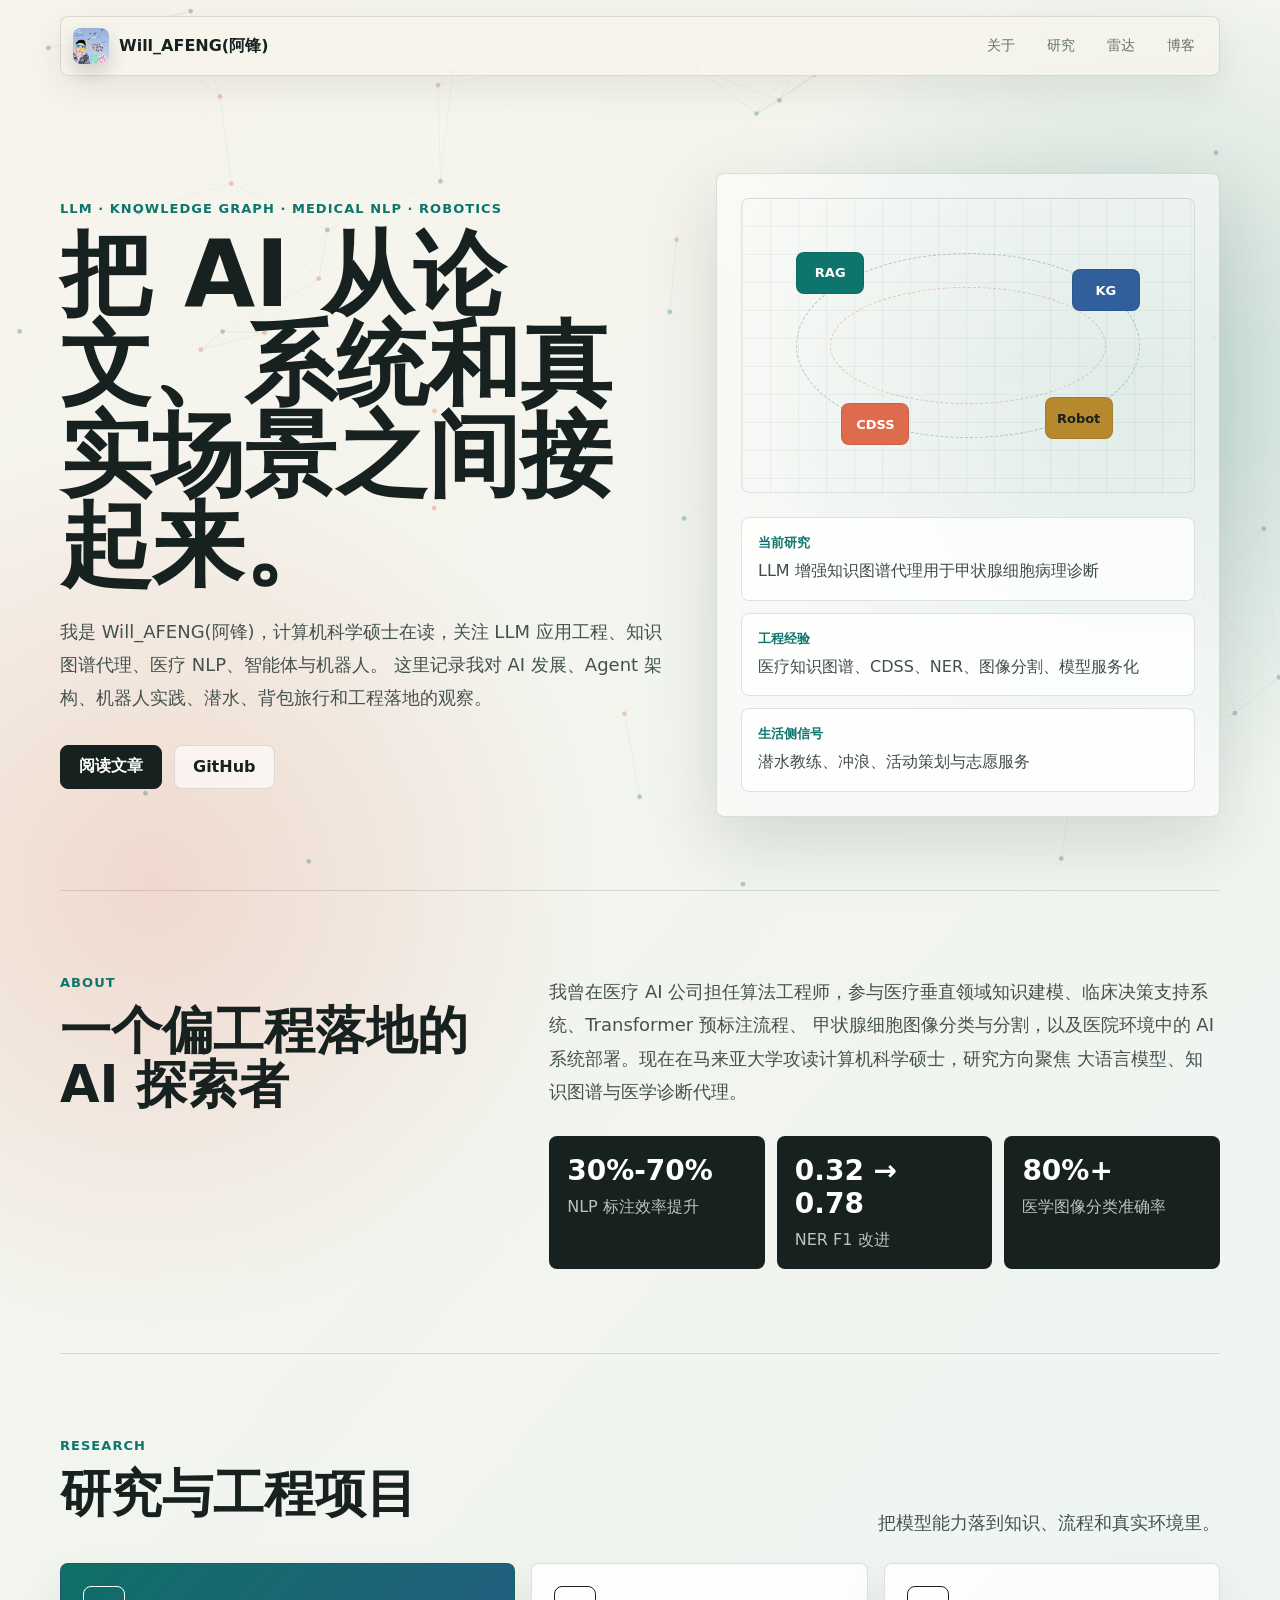
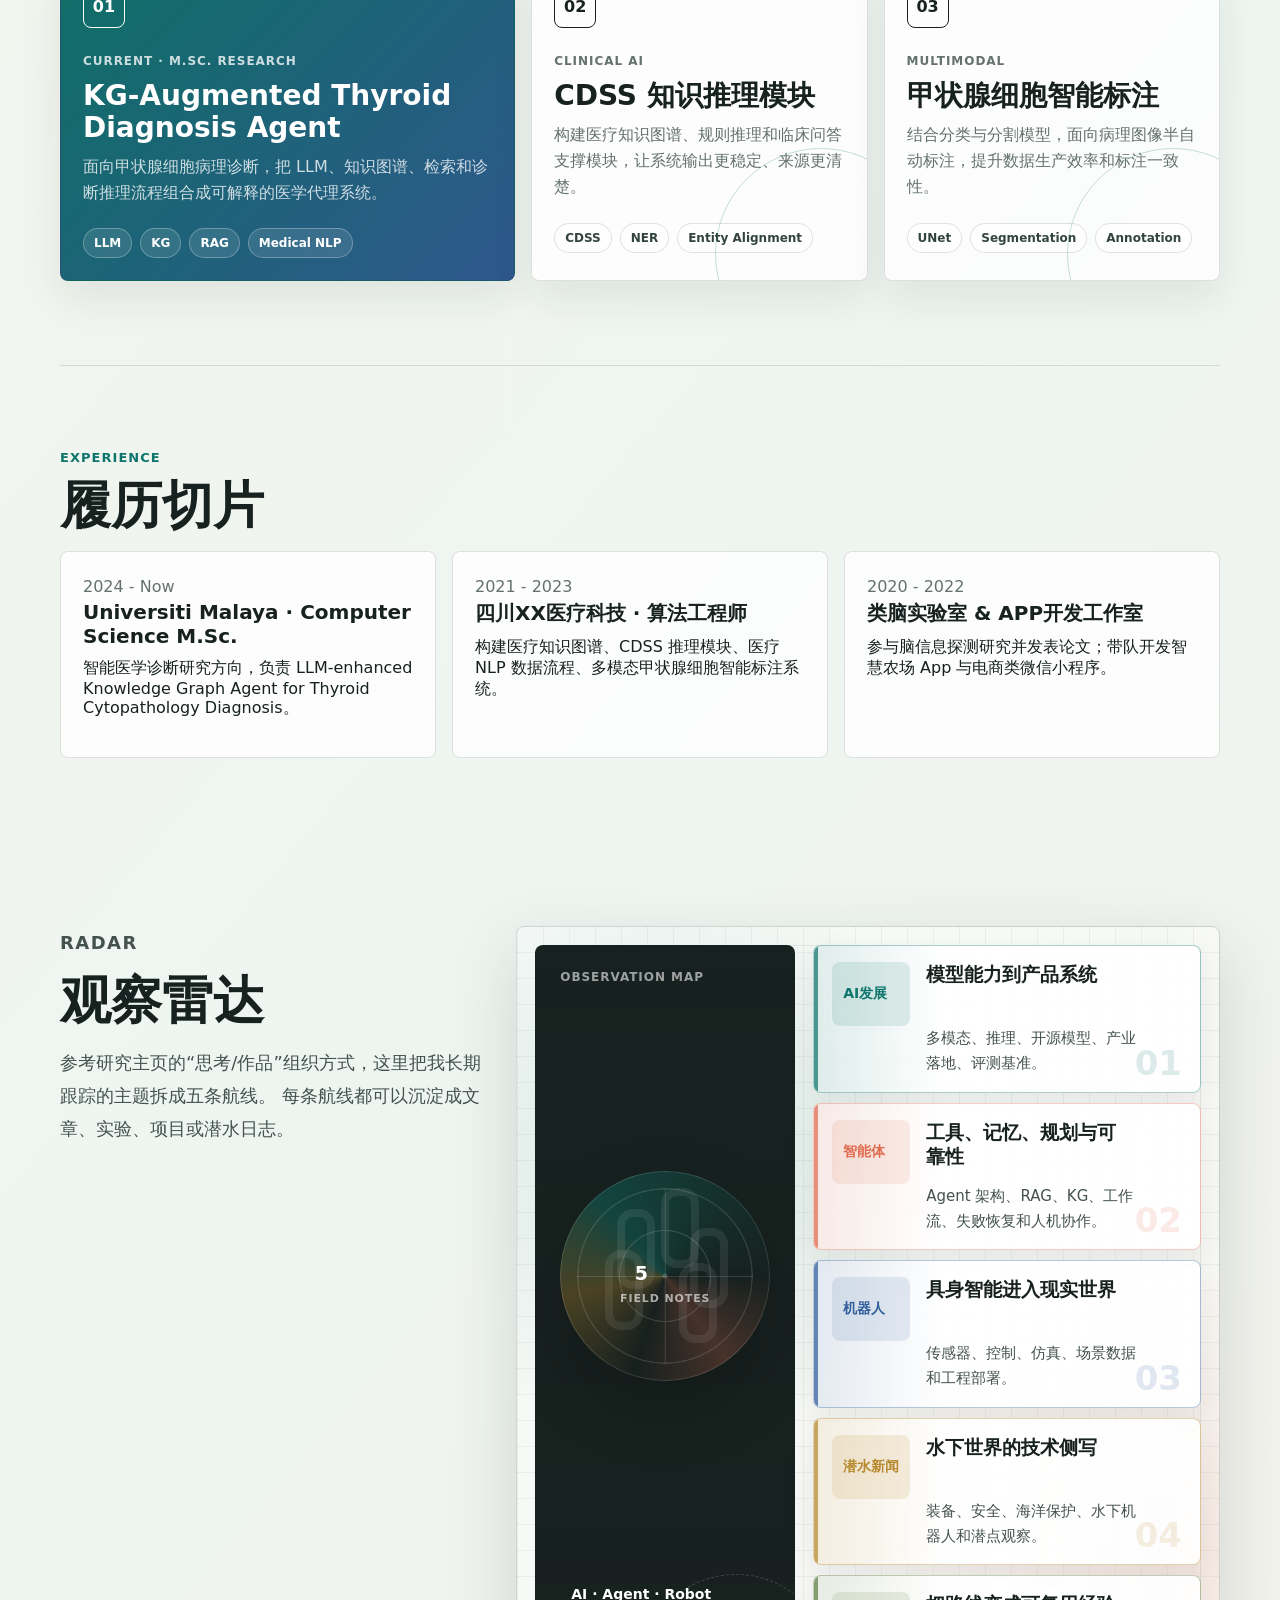
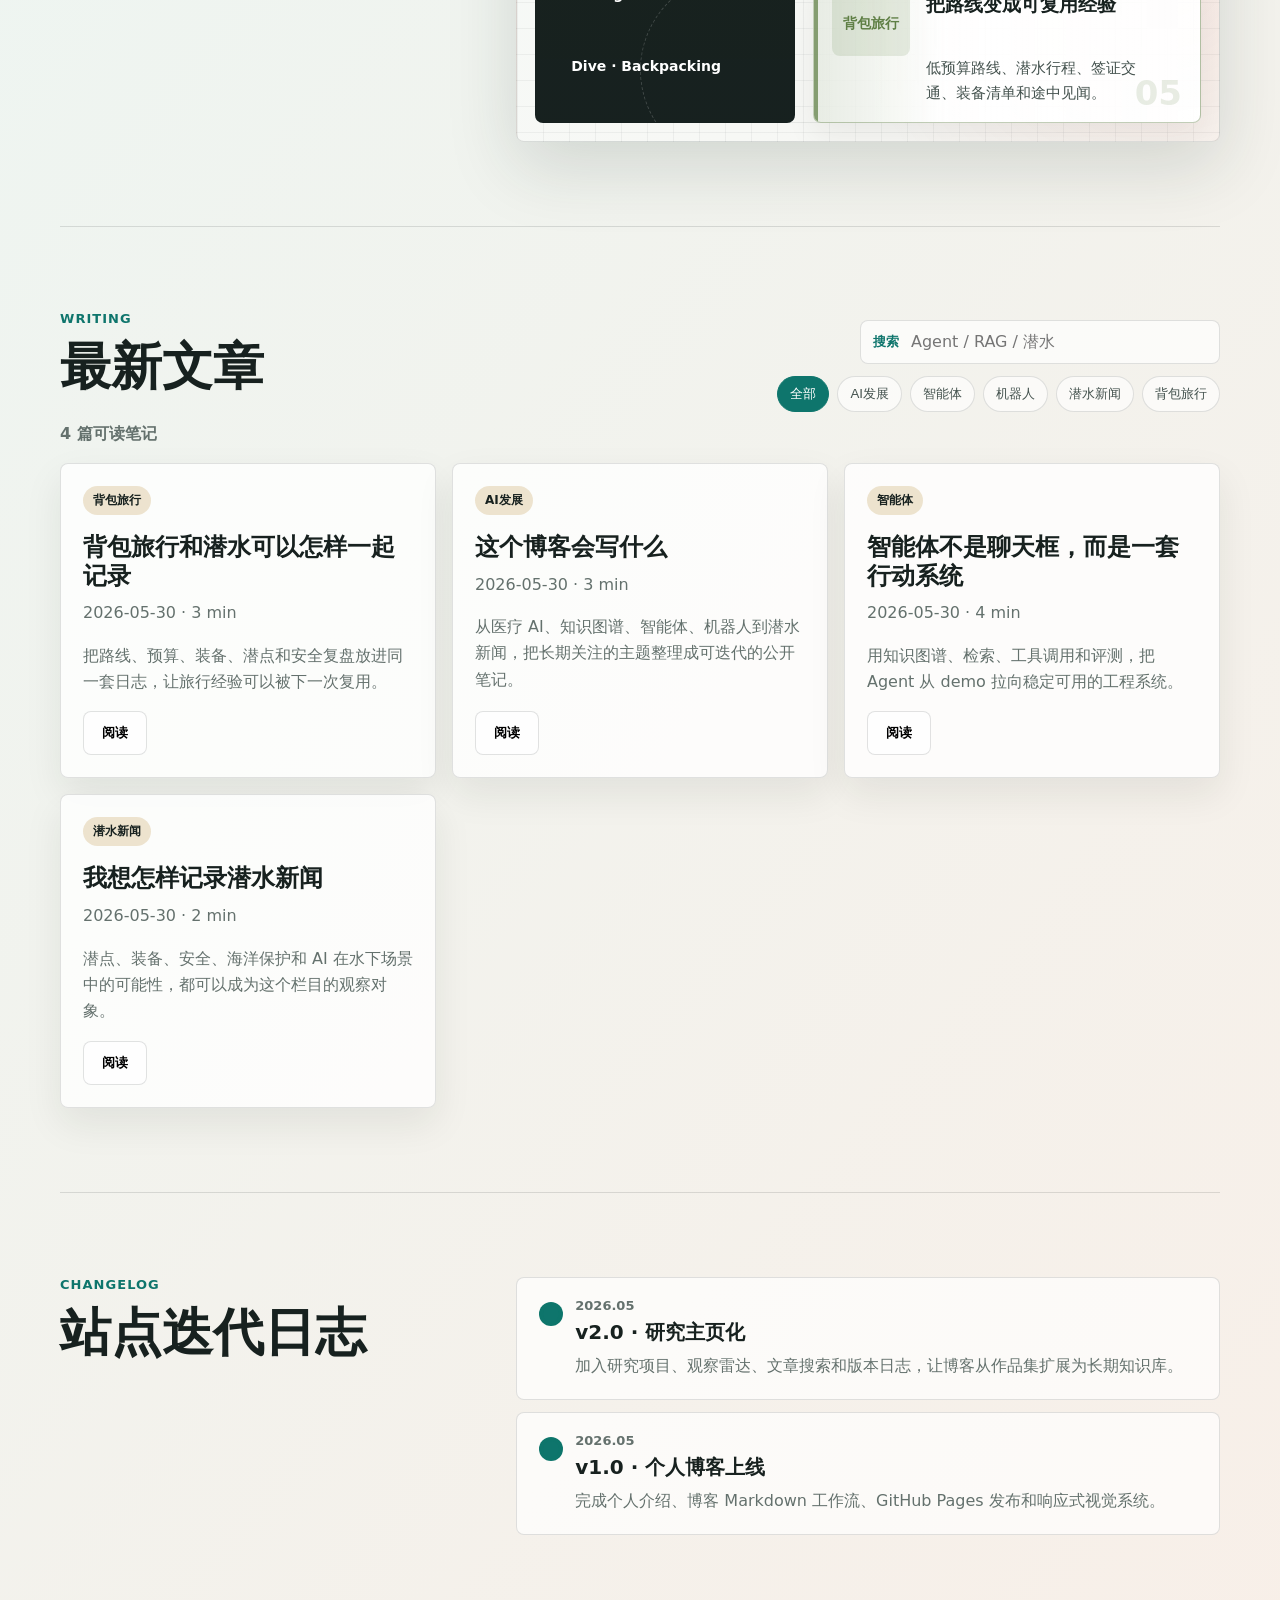
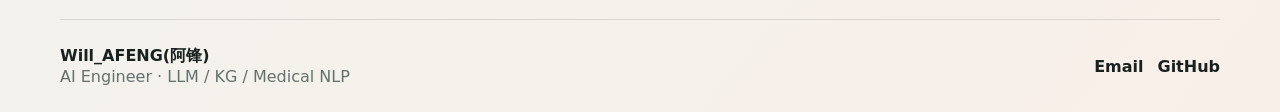
==== commit 1f622a74: "Refine radar section presentation" ====
--- a/index.html
+++ b/index.html
@@ -158,31 +158,49 @@
           </p>
         </div>
         <div class="radar-board" aria-label="主题观察雷达">
-          <article style="--accent: var(--teal); --accent-soft: rgba(14, 117, 108, 0.12); --accent-line: rgba(14, 117, 108, 0.34); --i: '01'">
-            <span>AI发展</span>
-            <strong>模型能力到产品系统</strong>
-            <p>多模态、推理、开源模型、产业落地、评测基准。</p>
-          </article>
-          <article style="--accent: var(--coral); --accent-soft: rgba(223, 107, 79, 0.12); --accent-line: rgba(223, 107, 79, 0.34); --i: '02'">
-            <span>智能体</span>
-            <strong>工具、记忆、规划与可靠性</strong>
-            <p>Agent 架构、RAG、KG、工作流、失败恢复和人机协作。</p>
-          </article>
-          <article style="--accent: var(--blue); --accent-soft: rgba(49, 95, 155, 0.12); --accent-line: rgba(49, 95, 155, 0.34); --i: '03'">
-            <span>机器人</span>
-            <strong>具身智能进入现实世界</strong>
-            <p>传感器、控制、仿真、场景数据和工程部署。</p>
-          </article>
-          <article style="--accent: var(--gold); --accent-soft: rgba(183, 137, 47, 0.14); --accent-line: rgba(183, 137, 47, 0.38); --i: '04'">
-            <span>潜水新闻</span>
-            <strong>水下世界的技术侧写</strong>
-            <p>装备、安全、海洋保护、水下机器人和潜点观察。</p>
-          </article>
-          <article style="--accent: #5f7f45; --accent-soft: rgba(95, 127, 69, 0.14); --accent-line: rgba(95, 127, 69, 0.38); --i: '05'">
-            <span>背包旅行</span>
-            <strong>把路线变成可复用经验</strong>
-            <p>低预算路线、潜水行程、签证交通、装备清单和途中见闻。</p>
-          </article>
+          <div class="radar-visual" aria-hidden="true">
+            <div class="radar-scope">
+              <span class="radar-sweep"></span>
+              <span class="radar-dot dot-ai"></span>
+              <span class="radar-dot dot-agent"></span>
+              <span class="radar-dot dot-robot"></span>
+              <span class="radar-dot dot-dive"></span>
+              <span class="radar-dot dot-travel"></span>
+              <strong>5</strong>
+              <small>FIELD NOTES</small>
+            </div>
+            <div class="radar-readout">
+              <span>AI · Agent · Robot</span>
+              <span>Dive · Backpacking</span>
+            </div>
+          </div>
+          <div class="radar-list">
+            <article style="--accent: var(--teal); --accent-soft: rgba(14, 117, 108, 0.12); --accent-line: rgba(14, 117, 108, 0.34); --i: '01'">
+              <span>AI发展</span>
+              <strong>模型能力到产品系统</strong>
+              <p>多模态、推理、开源模型、产业落地、评测基准。</p>
+            </article>
+            <article style="--accent: var(--coral); --accent-soft: rgba(223, 107, 79, 0.12); --accent-line: rgba(223, 107, 79, 0.34); --i: '02'">
+              <span>智能体</span>
+              <strong>工具、记忆、规划与可靠性</strong>
+              <p>Agent 架构、RAG、KG、工作流、失败恢复和人机协作。</p>
+            </article>
+            <article style="--accent: var(--blue); --accent-soft: rgba(49, 95, 155, 0.12); --accent-line: rgba(49, 95, 155, 0.34); --i: '03'">
+              <span>机器人</span>
+              <strong>具身智能进入现实世界</strong>
+              <p>传感器、控制、仿真、场景数据和工程部署。</p>
+            </article>
+            <article style="--accent: var(--gold); --accent-soft: rgba(183, 137, 47, 0.14); --accent-line: rgba(183, 137, 47, 0.38); --i: '04'">
+              <span>潜水新闻</span>
+              <strong>水下世界的技术侧写</strong>
+              <p>装备、安全、海洋保护、水下机器人和潜点观察。</p>
+            </article>
+            <article style="--accent: #5f7f45; --accent-soft: rgba(95, 127, 69, 0.14); --accent-line: rgba(95, 127, 69, 0.38); --i: '05'">
+              <span>背包旅行</span>
+              <strong>把路线变成可复用经验</strong>
+              <p>低预算路线、潜水行程、签证交通、装备清单和途中见闻。</p>
+            </article>
+          </div>
         </div>
       </section>
 
--- a/styles.css
+++ b/styles.css
@@ -451,147 +451,230 @@
 .radar-board {
   display: grid;
   position: relative;
-  grid-template-columns: repeat(12, 1fr);
-  grid-auto-rows: minmax(128px, auto);
-  gap: 16px;
-  padding: 28px;
+  grid-template-columns: minmax(260px, 0.78fr) minmax(360px, 1.22fr);
+  gap: 18px;
+  padding: 18px;
   border: 1px solid var(--line);
   border-radius: 8px;
   background:
-    radial-gradient(circle at 50% 50%, rgba(14, 117, 108, 0.16) 0 2px, transparent 3px),
-    radial-gradient(circle at 50% 50%, transparent 0 112px, rgba(14, 117, 108, 0.18) 113px 114px, transparent 116px),
-    radial-gradient(circle at 50% 50%, transparent 0 194px, rgba(223, 107, 79, 0.16) 195px 196px, transparent 198px),
+    radial-gradient(circle at 22% 28%, rgba(14, 117, 108, 0.14), transparent 18rem),
+    radial-gradient(circle at 92% 78%, rgba(223, 107, 79, 0.12), transparent 20rem),
     linear-gradient(90deg, rgba(23, 33, 31, 0.05) 1px, transparent 1px),
     linear-gradient(0deg, rgba(23, 33, 31, 0.05) 1px, transparent 1px),
     rgba(255, 255, 255, 0.42);
-  background-size: auto, auto, auto, 26px 26px, 26px 26px, auto;
+  background-size: auto, auto, 26px 26px, 26px 26px, auto;
   box-shadow: var(--shadow);
   overflow: hidden;
 }
 
-.radar-board::before {
-  content: "FIELD NOTES";
-  position: absolute;
-  left: 50%;
-  top: 50%;
-  display: grid;
-  width: 164px;
-  height: 164px;
-  place-items: center;
-  border: 1px solid rgba(23, 33, 31, 0.15);
-  border-radius: 50%;
-  color: rgba(23, 33, 31, 0.58);
-  background:
-    linear-gradient(135deg, rgba(255, 255, 255, 0.82), rgba(238, 245, 241, 0.76)),
-    var(--surface);
-  box-shadow: 0 18px 48px rgba(23, 33, 31, 0.1);
-  font-size: 12px;
-  font-weight: 900;
-  transform: translate(-50%, -50%);
-}
-
 .radar-board::after {
   content: "";
   position: absolute;
-  inset: 28px;
+  inset: 18px;
   border: 1px solid rgba(23, 33, 31, 0.08);
   border-radius: 8px;
   pointer-events: none;
+}
+
+.radar-visual {
+  position: relative;
+  z-index: 1;
+  display: grid;
+  min-height: 520px;
+  align-content: space-between;
+  padding: 24px;
+  border: 1px solid rgba(23, 33, 31, 0.11);
+  border-radius: 8px;
+  background:
+    linear-gradient(180deg, rgba(23, 33, 31, 0.9), rgba(23, 33, 31, 0.78)),
+    #17211f;
+  color: white;
+  overflow: hidden;
+}
+
+.radar-visual::before {
+  content: "OBSERVATION MAP";
+  color: rgba(255, 255, 255, 0.58);
+  font-size: 12px;
+  font-weight: 900;
+  letter-spacing: 0.08em;
+}
+
+.radar-visual::after {
+  content: "";
+  position: absolute;
+  inset: auto -38px -44px auto;
+  width: 190px;
+  height: 190px;
+  border: 1px dashed rgba(255, 255, 255, 0.18);
+  border-radius: 50%;
+}
+
+.radar-scope {
+  position: relative;
+  display: grid;
+  width: min(100%, 310px);
+  aspect-ratio: 1;
+  place-items: center;
+  margin: 34px auto 28px;
+  border-radius: 50%;
+  background:
+    radial-gradient(circle, rgba(255, 255, 255, 0.18) 0 2px, transparent 3px),
+    radial-gradient(circle, transparent 0 30%, rgba(255, 255, 255, 0.12) 30.4% 30.9%, transparent 31.3%),
+    radial-gradient(circle, transparent 0 58%, rgba(255, 255, 255, 0.12) 58.4% 58.9%, transparent 59.3%),
+    conic-gradient(from -40deg, rgba(14, 117, 108, 0.42), transparent 36%, rgba(223, 107, 79, 0.24), transparent 66%, rgba(183, 137, 47, 0.32), rgba(14, 117, 108, 0.42));
+  box-shadow: inset 0 0 0 1px rgba(255, 255, 255, 0.14), 0 28px 64px rgba(0, 0, 0, 0.18);
+}
+
+.radar-scope::before,
+.radar-scope::after {
+  content: "";
+  position: absolute;
+  inset: 50% 8% auto;
+  height: 1px;
+  background: rgba(255, 255, 255, 0.14);
+}
+
+.radar-scope::after {
+  transform: rotate(90deg);
+}
+
+.radar-sweep {
+  position: absolute;
+  inset: 0;
+  border-radius: 50%;
+  background: conic-gradient(from 210deg, rgba(125, 227, 213, 0.34), transparent 23%);
+  animation: spin 16s linear infinite;
+}
+
+.radar-scope strong {
+  position: relative;
+  z-index: 1;
+  display: block;
+  color: white;
+  font-size: 76px;
+  line-height: 0.86;
+}
+
+.radar-scope small {
+  position: absolute;
+  z-index: 1;
+  bottom: 76px;
+  color: rgba(255, 255, 255, 0.62);
+  font-size: 11px;
+  font-weight: 900;
+  letter-spacing: 0.08em;
+}
+
+.radar-dot {
+  position: absolute;
+  z-index: 2;
+  width: 10px;
+  height: 10px;
+  border: 2px solid rgba(255, 255, 255, 0.85);
+  border-radius: 50%;
+  background: var(--teal);
+  box-shadow: 0 0 0 8px rgba(255, 255, 255, 0.08);
+}
+
+.dot-ai { left: 31%; top: 22%; background: var(--teal); }
+.dot-agent { right: 24%; top: 31%; background: var(--coral); }
+.dot-robot { left: 25%; bottom: 28%; background: var(--blue); }
+.dot-dive { right: 29%; bottom: 22%; background: var(--gold); }
+.dot-travel { left: 52%; top: 12%; background: #5f7f45; }
+
+.radar-readout {
+  display: grid;
+  gap: 8px;
+}
+
+.radar-readout span {
+  padding: 12px 14px;
+  border: 1px solid rgba(255, 255, 255, 0.12);
+  border-radius: 8px;
+  color: rgba(255, 255, 255, 0.78);
+  background: rgba(255, 255, 255, 0.07);
+  font-size: 13px;
+  font-weight: 800;
+}
+
+.radar-list {
+  position: relative;
+  z-index: 1;
+  display: grid;
+  gap: 10px;
 }
 
 .radar-board article {
   position: relative;
-  z-index: 1;
-  display: flex;
-  min-height: 188px;
-  flex-direction: column;
-  padding: 20px 20px 18px;
+  display: grid;
+  grid-template-columns: minmax(78px, auto) 1fr;
+  column-gap: 16px;
+  align-items: start;
+  min-height: 96px;
+  padding: 16px 18px;
   border-color: var(--accent-line);
   background:
-    linear-gradient(180deg, rgba(255, 255, 255, 0.86), rgba(255, 255, 255, 0.62)),
+    linear-gradient(90deg, var(--accent-soft), rgba(255, 255, 255, 0.78) 34%, rgba(255, 255, 255, 0.62)),
     var(--surface);
-  box-shadow: 0 18px 42px rgba(23, 33, 31, 0.1);
+  box-shadow: 0 12px 30px rgba(23, 33, 31, 0.07);
   overflow: hidden;
   transition: transform 180ms ease, box-shadow 180ms ease, border-color 180ms ease;
 }
 
-.radar-board article:nth-child(1) {
-  grid-column: 1 / span 5;
-  grid-row: 1;
-}
-
-.radar-board article:nth-child(2) {
-  grid-column: 8 / span 5;
-  grid-row: 1;
-}
-
-.radar-board article:nth-child(3) {
-  grid-column: 1 / span 4;
-  grid-row: 2;
-}
-
-.radar-board article:nth-child(4) {
-  grid-column: 9 / span 4;
-  grid-row: 2;
-}
-
-.radar-board article:nth-child(5) {
-  grid-column: 4 / span 6;
-  grid-row: 3;
-}
-
 .radar-board article:hover {
-  transform: translateY(-5px);
+  transform: translateX(5px);
   border-color: var(--accent);
-  box-shadow: 0 24px 58px rgba(23, 33, 31, 0.15);
+  box-shadow: 0 18px 42px rgba(23, 33, 31, 0.12);
 }
 
 .radar-board article::before {
   content: var(--i);
   position: absolute;
   right: 18px;
-  top: 16px;
+  bottom: 12px;
   color: var(--accent);
-  font-size: 42px;
+  font-size: 34px;
   font-weight: 900;
   line-height: 1;
-  opacity: 0.18;
+  opacity: 0.14;
 }
 
 .radar-board article::after {
   content: "";
   position: absolute;
-  left: 18px;
-  bottom: 18px;
-  width: 72px;
-  height: 4px;
-  border-radius: 50%;
-  background: linear-gradient(90deg, var(--accent), transparent);
-  opacity: 0.62;
+  inset: 0 auto 0 0;
+  width: 4px;
+  background: var(--accent);
+  opacity: 0.72;
 }
 
 .radar-board span {
-  display: inline-block;
-  width: fit-content;
-  margin-bottom: 18px;
-  padding: 7px 10px;
-  border: 1px solid var(--accent-line);
-  border-radius: 999px;
+  display: grid;
+  min-height: 64px;
+  align-items: center;
+  margin: 0;
+  padding: 0 10px;
+  border: 1px solid transparent;
+  border-radius: 8px;
   color: var(--accent);
   background: var(--accent-soft);
-  font-size: 13px;
+  font-size: 14px;
   font-weight: 900;
 }
 
 .radar-board strong {
   display: block;
-  margin-bottom: 10px;
-  font-size: 20px;
+  margin: 0 48px 6px 0;
+  font-size: 19px;
   line-height: 1.28;
 }
 
 .radar-board p {
-  margin-bottom: 24px;
+  grid-column: 2;
+  margin: 0 40px 0 0;
+  font-size: 15px;
+  line-height: 1.65;
 }
 
 .section-heading {
@@ -853,18 +936,12 @@
     grid-template-columns: 1fr;
   }
 
-  .radar-board article,
-  .radar-board article:nth-child(1),
-  .radar-board article:nth-child(2),
-  .radar-board article:nth-child(3),
-  .radar-board article:nth-child(4),
-  .radar-board article:nth-child(5) {
-    grid-column: auto;
-    grid-row: auto;
-  }
-
-  .radar-board::before {
-    display: none;
+  .radar-visual {
+    min-height: 390px;
+  }
+
+  .radar-scope {
+    width: min(100%, 260px);
   }
 
   .post-tools {
